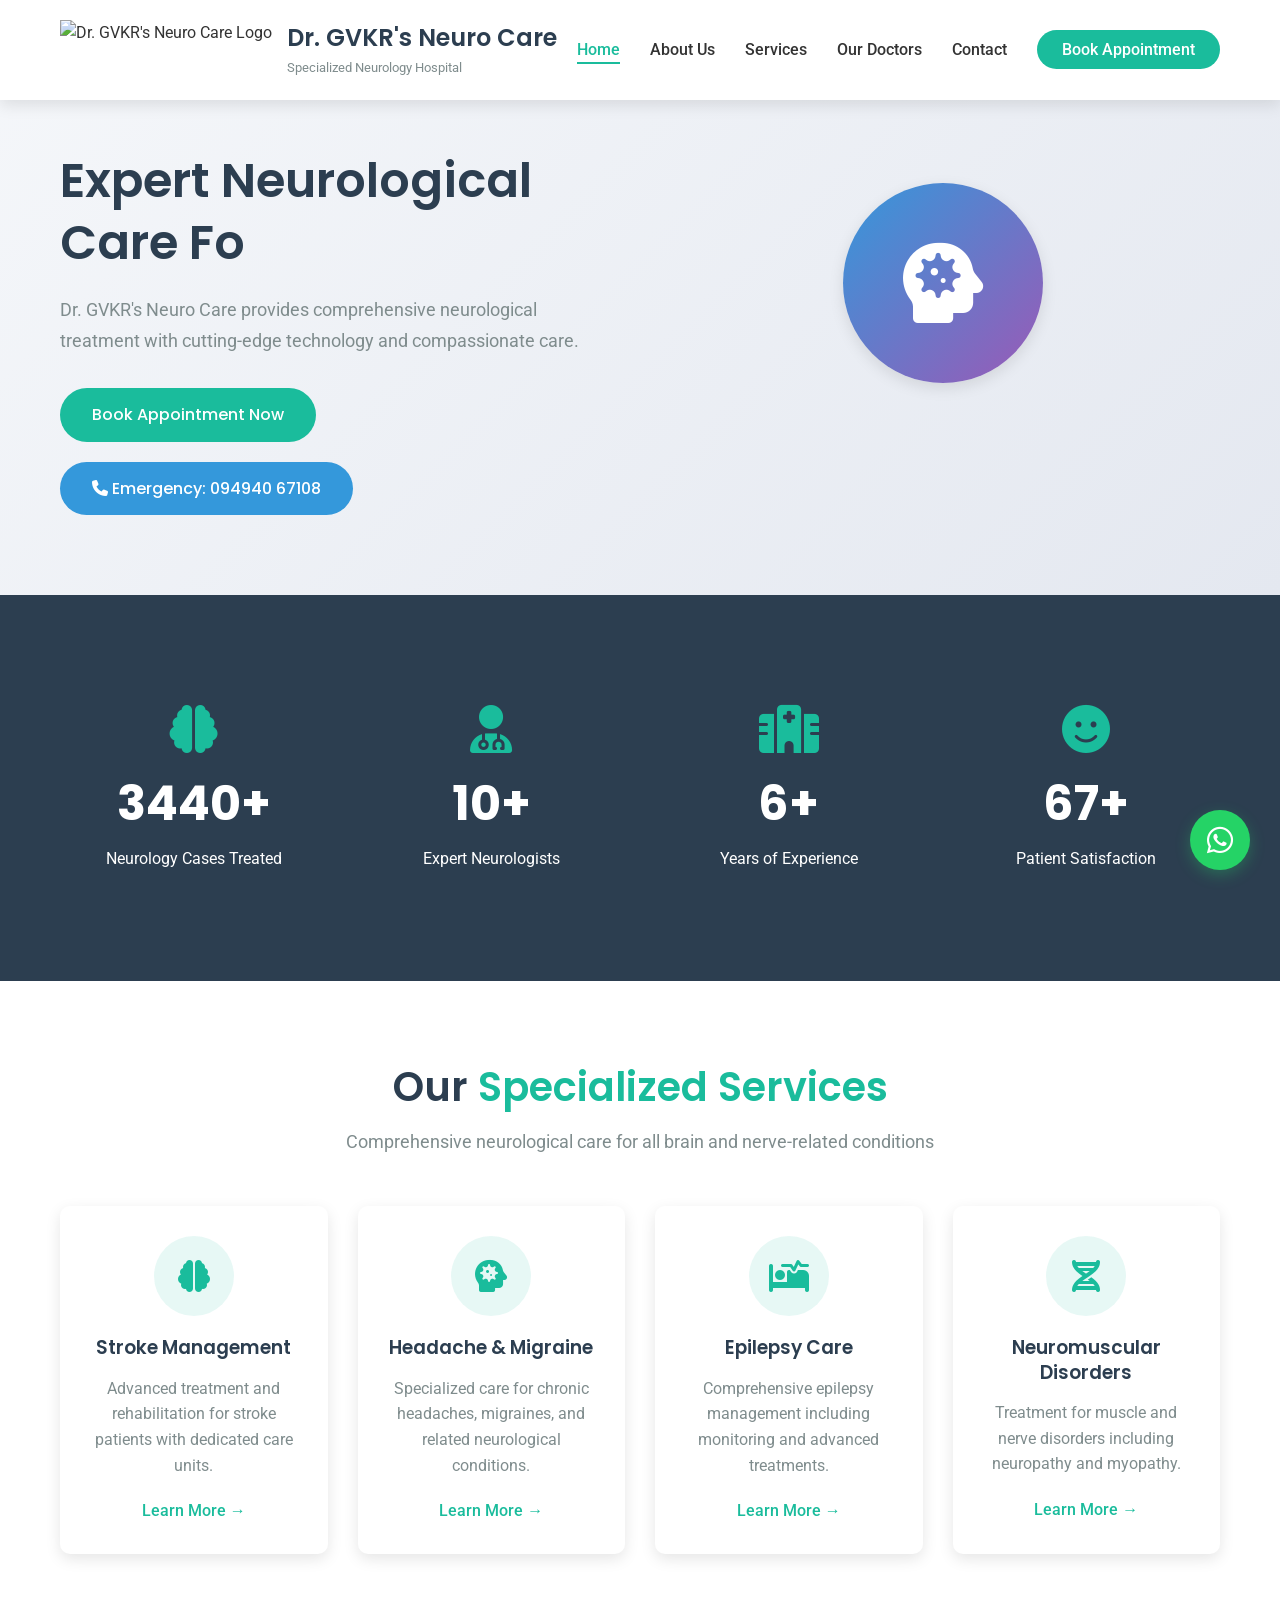
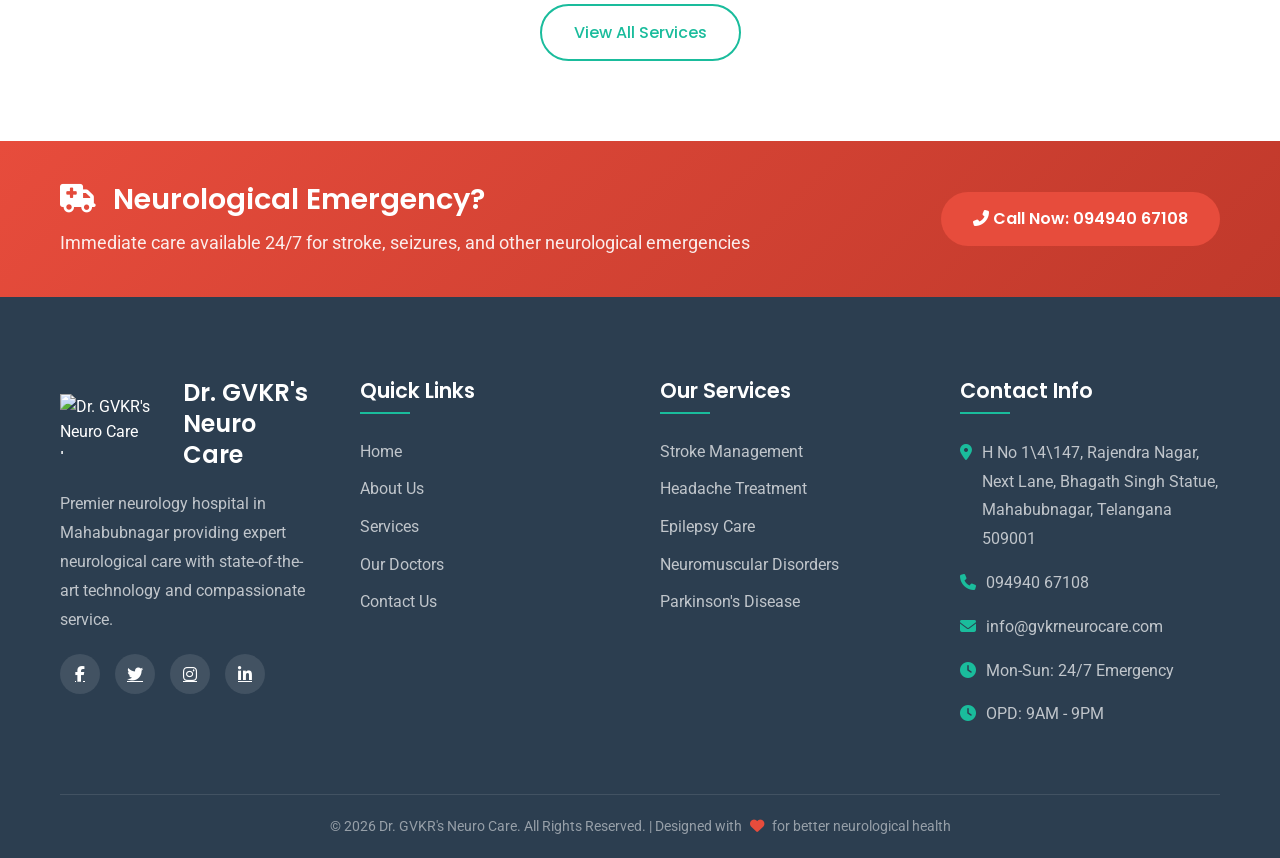
==== index.html @ 2d6673f3 "Add files via upload" ====
<!DOCTYPE html>
<html lang="en">
<head>
    <meta charset="UTF-8">
    <meta name="viewport" content="width=device-width, initial-scale=1.0">
    
    <!-- SEO META TAGS FOR HOME PAGE -->
    <title>Dr. GVKR's Neuro Care | Premier Neurology Hospital in Mahabubnagar</title>
    <meta name="description" content="Dr. GVKR's Neuro Care - Premier Neurology Hospital in Mahabubnagar, Telangana. Expert neurological care and treatment for brain and nerve disorders.">
    <meta name="keywords" content="neuro hospital, neurology, Dr GVKR, Mahabubnagar, Telangana, brain care, neurologist, stroke treatment, epilepsy, migraine, headache treatment">
    <meta name="author" content="Dr. GVKR's Neuro Care">
    
    <!-- Open Graph / Facebook -->
    <meta property="og:type" content="website">
    <meta property="og:url" content="https://www.gvkrneurocare.com/">
    <meta property="og:title" content="Dr. GVKR's Neuro Care | Premier Neurology Hospital in Mahabubnagar">
    <meta property="og:description" content="Expert neurological care in Mahabubnagar with advanced treatments and compassionate service.">
    <meta property="og:image" content="https://image2url.com/r2/default/images/1768673427917-c0f4e64e-9f88-4378-beea-47c9b34e2031.png">
    
    <!-- Twitter -->
    <meta property="twitter:card" content="summary_large_image">
    <meta property="twitter:url" content="https://www.gvkrneurocare.com/">
    <meta property="twitter:title" content="Dr. GVKR's Neuro Care | Premier Neurology Hospital in Mahabubnagar">
    <meta property="twitter:description" content="Expert neurological care in Mahabubnagar with advanced treatments and compassionate service.">
    <meta property="twitter:image" content="https://image2url.com/r2/default/images/1768673427917-c0f4e64e-9f88-4378-beea-47c9b34e2031.png">
    
    <!-- Schema.org JSON-LD -->
    <script type="application/ld+json">
    {
      "@context": "https://schema.org",
      "@type": "Hospital",
      "name": "Dr. GVKR's Neuro Care",
      "description": "Premier neurology hospital in Mahabubnagar providing expert neurological care for brain and nerve disorders",
      "url": "https://www.gvkrneurocare.com",
      "logo": "https://image2url.com/r2/default/images/1768673427917-c0f4e64e-9f88-4378-beea-47c9b34e2031.png",
      "address": {
        "@type": "PostalAddress",
        "streetAddress": "H No 1\4\147, Rajendra Nagar, Next Lane, Bhagath Singh Statue",
        "addressLocality": "Mahabubnagar",
        "addressRegion": "Telangana",
        "postalCode": "509001",
        "addressCountry": "IN"
      },
      "telephone": "+91-9494067108",
      "openingHours": "Mo-Su 09:00-21:00",
      "openingHoursSpecification": [
        {
          "@type": "OpeningHoursSpecification",
          "dayOfWeek": ["Monday", "Tuesday", "Wednesday", "Thursday", "Friday", "Saturday"],
          "opens": "09:00",
          "closes": "21:00"
        },
        {
          "@type": "OpeningHoursSpecification",
          "dayOfWeek": "Sunday",
          "opens": "09:00",
          "closes": "21:00"
        }
      ],
      "medicalSpecialty": "Neurology",
      "priceRange": "$$",
      "image": "https://image2url.com/r2/default/images/1768673427917-c0f4e64e-9f88-4378-beea-47c9b34e2031.png",
      "sameAs": [
        "https://www.facebook.com/gvkrneurocare",
        "https://www.twitter.com/gvkrneurocare",
        "https://www.instagram.com/gvkrneurocare"
      ]
    }
    </script>
    
    <link rel="stylesheet" href="css/style.css">
    <link rel="stylesheet" href="css/animations.css">
    <link rel="stylesheet" href="https://cdnjs.cloudflare.com/ajax/libs/font-awesome/6.4.0/css/all.min.css">
    <link rel="preconnect" href="https://fonts.googleapis.com">
    <link rel="preconnect" href="https://fonts.gstatic.com" crossorigin>
    <link href="https://fonts.googleapis.com/css2?family=Poppins:wght@300;400;500;600;700&family=Roboto:wght@300;400;500;700&display=swap" rel="stylesheet">
    <link rel="icon" type="image/x-icon" href="assets/favicon.ico">
</head>
<body>
    <header class="header">
        <div class="container">
            <nav class="navbar">
                <div class="logo-container">
                    <img src="https://image2url.com/r2/default/images/1768673427917-c0f4e64e-9f88-4378-beea-47c9b34e2031.png" alt="Dr. GVKR's Neuro Care Logo" class="logo">
                    <div class="logo-text">
                        <h1>Dr. GVKR's Neuro Care</h1>
                        <p>Specialized Neurology Hospital</p>
                    </div>
                </div>
                
                <div class="nav-menu" id="navMenu">
                    <ul class="nav-list">
                        <li><a href="index.html" class="nav-link active">Home</a></li>
                        <li><a href="about.html" class="nav-link">About Us</a></li>
                        <li><a href="services.html" class="nav-link">Services</a></li>
                        <li><a href="doctors.html" class="nav-link">Our Doctors</a></li>
                        <li><a href="contact.html" class="nav-link">Contact</a></li>
                        <li><a href="appointments.html" class="nav-link appointment-btn">Book Appointment</a></li>
                    </ul>
                </div>
                
                <div class="hamburger" id="hamburger">
                    <span></span>
                    <span></span>
                    <span></span>
                </div>
            </nav>
        </div>
    </header>

    <section class="hero">
        <div class="container">
            <div class="hero-content">
                <div class="hero-text">
                    <h2 class="hero-title">Expert Neurological Care <span class="highlight">For A Healthier Brain</span></h2>
                    <p class="hero-subtitle">Dr. GVKR's Neuro Care provides comprehensive neurological treatment with cutting-edge technology and compassionate care.</p>
                    <div class="hero-buttons">
                        <a href="appointments.html" class="btn-primary">Book Appointment Now</a>
                        <a href="tel:09494067108" class="btn-secondary">
                            <i class="fas fa-phone"></i> Emergency: 094940 67108
                        </a>
                    </div>
                </div>
                <div class="hero-image">
                    <div class="doctor-animation" id="doctorAnimation">
                        <div class="speech-bubble">
                            <p>Hello! How can I help you today?</p>
                        </div>
                        <div class="doctor-avatar">
                            <i class="fas fa-head-side-virus"></i>
                        </div>
                    </div>
                </div>
            </div>
        </div>
    </section>

    <section class="stats">
        <div class="container">
            <div class="stats-grid">
                <div class="stat-card">
                    <i class="fas fa-brain"></i>
                    <h3 class="stat-number" data-count="5000">0</h3>
                    <p>Neurology Cases Treated</p>
                </div>
                <div class="stat-card">
                    <i class="fas fa-user-md"></i>
                    <h3 class="stat-number" data-count="15">0</h3>
                    <p>Expert Neurologists</p>
                </div>
                <div class="stat-card">
                    <i class="fas fa-hospital"></i>
                    <h3 class="stat-number" data-count="10">0</h3>
                    <p>Years of Experience</p>
                </div>
                <div class="stat-card">
                    <i class="fas fa-smile"></i>
                    <h3 class="stat-number" data-count="98">0</h3>
                    <p>Patient Satisfaction</p>
                </div>
            </div>
        </div>
    </section>

    <section class="services-preview">
        <div class="container">
            <h2 class="section-title">Our <span class="highlight">Specialized Services</span></h2>
            <p class="section-subtitle">Comprehensive neurological care for all brain and nerve-related conditions</p>
            
            <div class="services-grid">
                <div class="service-card">
                    <div class="service-icon">
                        <i class="fas fa-brain"></i>
                    </div>
                    <h3>Stroke Management</h3>
                    <p>Advanced treatment and rehabilitation for stroke patients with dedicated care units.</p>
                    <a href="services.html#stroke" class="service-link">Learn More →</a>
                </div>
                
                <div class="service-card">
                    <div class="service-icon">
                        <i class="fas fa-head-side-virus"></i>
                    </div>
                    <h3>Headache & Migraine</h3>
                    <p>Specialized care for chronic headaches, migraines, and related neurological conditions.</p>
                    <a href="services.html#headache" class="service-link">Learn More →</a>
                </div>
                
                <div class="service-card">
                    <div class="service-icon">
                        <i class="fas fa-procedures"></i>
                    </div>
                    <h3>Epilepsy Care</h3>
                    <p>Comprehensive epilepsy management including monitoring and advanced treatments.</p>
                    <a href="services.html#epilepsy" class="service-link">Learn More →</a>
                </div>
                
                <div class="service-card">
                    <div class="service-icon">
                        <i class="fas fa-dna"></i>
                    </div>
                    <h3>Neuromuscular Disorders</h3>
                    <p>Treatment for muscle and nerve disorders including neuropathy and myopathy.</p>
                    <a href="services.html#neuromuscular" class="service-link">Learn More →</a>
                </div>
            </div>
            
            <div class="text-center">
                <a href="services.html" class="btn-outline">View All Services</a>
            </div>
        </div>
    </section>

    <section class="emergency-banner">
        <div class="container">
            <div class="emergency-content">
                <div class="emergency-text">
                    <h3><i class="fas fa-ambulance"></i> Neurological Emergency?</h3>
                    <p>Immediate care available 24/7 for stroke, seizures, and other neurological emergencies</p>
                </div>
                <div class="emergency-contact">
                    <a href="tel:09494067108" class="btn-emergency">
                        <i class="fas fa-phone-alt"></i> Call Now: 094940 67108
                    </a>
                </div>
            </div>
        </div>
    </section>

    <footer class="footer">
        <div class="container">
            <div class="footer-grid">
                <div class="footer-col">
                    <div class="footer-logo">
                        <img src="https://image2url.com/r2/default/images/1768673427917-c0f4e64e-9f88-4378-beea-47c9b34e2031.png" alt="Dr. GVKR's Neuro Care Logo" class="logo">
                        <h3>Dr. GVKR's Neuro Care</h3>
                    </div>
                    <p>Premier neurology hospital in Mahabubnagar providing expert neurological care with state-of-the-art technology and compassionate service.</p>
                    <div class="social-icons">
                        <a href="#"><i class="fab fa-facebook-f"></i></a>
                        <a href="#"><i class="fab fa-twitter"></i></a>
                        <a href="#"><i class="fab fa-instagram"></i></a>
                        <a href="#"><i class="fab fa-linkedin-in"></i></a>
                    </div>
                </div>
                
                <div class="footer-col">
                    <h4>Quick Links</h4>
                    <ul>
                        <li><a href="index.html">Home</a></li>
                        <li><a href="about.html">About Us</a></li>
                        <li><a href="services.html">Services</a></li>
                        <li><a href="doctors.html">Our Doctors</a></li>
                        <li><a href="contact.html">Contact Us</a></li>
                    </ul>
                </div>
                
                <div class="footer-col">
                    <h4>Our Services</h4>
                    <ul>
                        <li><a href="services.html#stroke">Stroke Management</a></li>
                        <li><a href="services.html#headache">Headache Treatment</a></li>
                        <li><a href="services.html#epilepsy">Epilepsy Care</a></li>
                        <li><a href="services.html#neuromuscular">Neuromuscular Disorders</a></li>
                        <li><a href="services.html#parkinson">Parkinson's Disease</a></li>
                    </ul>
                </div>
                
                <div class="footer-col">
                    <h4>Contact Info</h4>
                    <div class="contact-info">
                        <p><i class="fas fa-map-marker-alt"></i> H No 1\4\147, Rajendra Nagar, Next Lane, Bhagath Singh Statue, Mahabubnagar, Telangana 509001</p>
                        <p><i class="fas fa-phone"></i> 094940 67108</p>
                        <p><i class="fas fa-envelope"></i> info@gvkrneurocare.com</p>
                        <p><i class="fas fa-clock"></i> Mon-Sun: 24/7 Emergency</p>
                        <p><i class="fas fa-clock"></i> OPD: 9AM - 9PM</p>
                    </div>
                </div>
            </div>
            
            <div class="footer-bottom">
                <p>&copy; <span id="currentYear">2024</span> Dr. GVKR's Neuro Care. All Rights Reserved. | Designed with <i class="fas fa-heart"></i> for better neurological health</p>
            </div>
        </div>
    </footer>

    <a href="https://wa.me/919494067108?text=Hello%20Dr.%20GVKR's%20Neuro%20Care,%20I%20would%20like%20to%20book%20an%20appointment%20for%20neurological%20consultation." class="whatsapp-float" target="_blank">
        <i class="fab fa-whatsapp"></i>
        <span class="whatsapp-text">Book via WhatsApp</span>
    </a>

    <script src="js/script.js"></script>
    <script src="js/animations.js"></script>
</body>
</html>
---- css/style.css ----
/* CSS Reset and Base Styles */
* {
    margin: 0;
    padding: 0;
    box-sizing: border-box;
}

:root {
    --primary-color: #2c3e50;
    --secondary-color: #3498db;
    --accent-color: #9b59b6;
    --highlight-color: #1abc9c;
    --light-color: #ecf0f1;
    --dark-color: #2c3e50;
    --text-color: #333;
    --text-light: #7f8c8d;
    --white: #ffffff;
    --shadow: 0 5px 15px rgba(0, 0, 0, 0.1);
    --transition: all 0.3s ease;
}

html {
    scroll-behavior: smooth;
}

body {
    font-family: 'Roboto', sans-serif;
    line-height: 1.6;
    color: var(--text-color);
    background-color: var(--white);
    overflow-x: hidden;
}

h1, h2, h3, h4, h5, h6 {
    font-family: 'Poppins', sans-serif;
    font-weight: 600;
    line-height: 1.3;
    margin-bottom: 1rem;
}

.container {
    width: 100%;
    max-width: 1200px;
    margin: 0 auto;
    padding: 0 20px;
}

section {
    padding: 80px 0;
}

.highlight {
    color: var(--highlight-color);
}

.text-center {
    text-align: center;
}

/* Button Styles */
.btn-primary, .btn-secondary, .btn-outline, .btn-emergency {
    display: inline-block;
    padding: 14px 32px;
    border-radius: 50px;
    text-decoration: none;
    font-weight: 500;
    font-size: 1rem;
    transition: var(--transition);
    cursor: pointer;
    border: none;
    font-family: 'Poppins', sans-serif;
}

.btn-primary {
    background-color: var(--highlight-color);
    color: var(--white);
}

.btn-primary:hover {
    background-color: #16a085;
    transform: translateY(-3px);
    box-shadow: var(--shadow);
}

.btn-secondary {
    background-color: var(--secondary-color);
    color: var(--white);
}

.btn-secondary:hover {
    background-color: #2980b9;
    transform: translateY(-3px);
    box-shadow: var(--shadow);
}

.btn-outline {
    background-color: transparent;
    color: var(--highlight-color);
    border: 2px solid var(--highlight-color);
}

.btn-outline:hover {
    background-color: var(--highlight-color);
    color: var(--white);
    transform: translateY(-3px);
    box-shadow: var(--shadow);
}

.btn-emergency {
    background-color: #e74c3c;
    color: var(--white);
    font-weight: 600;
}

.btn-emergency:hover {
    background-color: #c0392b;
    transform: translateY(-3px);
    box-shadow: 0 5px 15px rgba(231, 76, 60, 0.3);
}

/* Header & Navigation */
.header {
    background-color: var(--white);
    box-shadow: var(--shadow);
    position: fixed;
    width: 100%;
    top: 0;
    z-index: 1000;
}

.navbar {
    display: flex;
    justify-content: space-between;
    align-items: center;
    padding: 20px 0;
}

.logo-container {
    display: flex;
    align-items: center;
    gap: 15px;
}

.logo {
    height: 60px;
    width: auto;
}

.logo-text h1 {
    font-size: 1.5rem;
    margin-bottom: 5px;
    color: var(--primary-color);
}

.logo-text p {
    font-size: 0.8rem;
    color: var(--text-light);
}

.nav-menu {
    display: flex;
}

.nav-list {
    display: flex;
    list-style: none;
    gap: 30px;
    align-items: center;
}

.nav-link {
    text-decoration: none;
    color: var(--text-color);
    font-weight: 500;
    transition: var(--transition);
    padding: 5px 0;
    position: relative;
}

.nav-link:hover, .nav-link.active {
    color: var(--highlight-color);
}

.nav-link.active::after {
    content: '';
    position: absolute;
    bottom: 0;
    left: 0;
    width: 100%;
    height: 2px;
    background-color: var(--highlight-color);
}

.appointment-btn {
    background-color: var(--highlight-color);
    color: var(--white);
    padding: 10px 25px;
    border-radius: 50px;
}

.appointment-btn:hover {
    background-color: #16a085;
    color: var(--white);
}

.hamburger {
    display: none;
    flex-direction: column;
    cursor: pointer;
    gap: 5px;
}

.hamburger span {
    width: 25px;
    height: 3px;
    background-color: var(--primary-color);
    transition: var(--transition);
}

/* Hero Section */
.hero {
    padding-top: 150px;
    background: linear-gradient(135deg, #f5f7fa 0%, #e4e8f0 100%);
    position: relative;
    overflow: hidden;
}

.hero-content {
    display: grid;
    grid-template-columns: 1fr 1fr;
    gap: 50px;
    align-items: center;
}

.hero-title {
    font-size: 3rem;
    margin-bottom: 20px;
    color: var(--primary-color);
}

.hero-subtitle {
    font-size: 1.1rem;
    color: var(--text-light);
    margin-bottom: 30px;
    line-height: 1.8;
}

.hero-buttons {
    display: flex;
    gap: 20px;
    flex-wrap: wrap;
}

.hero-image {
    display: flex;
    justify-content: center;
    align-items: center;
}

.doctor-animation {
    position: relative;
    width: 300px;
    height: 300px;
}

.doctor-avatar {
    width: 200px;
    height: 200px;
    background: linear-gradient(135deg, var(--secondary-color), var(--accent-color));
    border-radius: 50%;
    display: flex;
    justify-content: center;
    align-items: center;
    font-size: 80px;
    color: var(--white);
    margin: 0 auto;
    box-shadow: var(--shadow);
}

.speech-bubble {
    position: absolute;
    top: 0;
    right: 0;
    background-color: var(--white);
    padding: 15px 20px;
    border-radius: 20px;
    box-shadow: var(--shadow);
    max-width: 250px;
    animation: float 3s ease-in-out infinite;
}

.speech-bubble::after {
    content: '';
    position: absolute;
    bottom: -10px;
    left: 50px;
    border-width: 10px 10px 0;
    border-style: solid;
    border-color: var(--white) transparent transparent;
}

.speech-bubble p {
    margin: 0;
    font-weight: 500;
    color: var(--primary-color);
}

/* Stats Section */
.stats {
    background-color: var(--primary-color);
    color: var(--white);
}

.stats-grid {
    display: grid;
    grid-template-columns: repeat(4, 1fr);
    gap: 30px;
}

.stat-card {
    text-align: center;
    padding: 30px 20px;
}

.stat-card i {
    font-size: 3rem;
    margin-bottom: 20px;
    color: var(--highlight-color);
}

.stat-number {
    font-size: 3rem;
    font-weight: 700;
    margin-bottom: 10px;
}

/* Services Preview */
.section-title {
    font-size: 2.5rem;
    text-align: center;
    margin-bottom: 15px;
    color: var(--primary-color);
}

.section-subtitle {
    text-align: center;
    color: var(--text-light);
    margin-bottom: 50px;
    font-size: 1.1rem;
    max-width: 700px;
    margin-left: auto;
    margin-right: auto;
}

.services-grid {
    display: grid;
    grid-template-columns: repeat(auto-fit, minmax(250px, 1fr));
    gap: 30px;
    margin-bottom: 50px;
}

.service-card {
    background-color: var(--white);
    border-radius: 10px;
    padding: 30px;
    box-shadow: var(--shadow);
    transition: var(--transition);
    text-align: center;
}

.service-card:hover {
    transform: translateY(-10px);
    box-shadow: 0 15px 30px rgba(0, 0, 0, 0.15);
}

.service-icon {
    width: 80px;
    height: 80px;
    background-color: rgba(26, 188, 156, 0.1);
    border-radius: 50%;
    display: flex;
    justify-content: center;
    align-items: center;
    margin: 0 auto 20px;
}

.service-icon i {
    font-size: 2rem;
    color: var(--highlight-color);
}

.service-card h3 {
    margin-bottom: 15px;
    color: var(--primary-color);
}

.service-card p {
    color: var(--text-light);
    margin-bottom: 20px;
}

.service-link {
    color: var(--highlight-color);
    text-decoration: none;
    font-weight: 500;
    transition: var(--transition);
}

.service-link:hover {
    color: var(--primary-color);
}

/* Emergency Banner */
.emergency-banner {
    background: linear-gradient(135deg, #e74c3c, #c0392b);
    color: var(--white);
    padding: 40px 0;
}

.emergency-content {
    display: flex;
    justify-content: space-between;
    align-items: center;
    flex-wrap: wrap;
    gap: 20px;
}

.emergency-text h3 {
    font-size: 1.8rem;
    margin-bottom: 10px;
}

.emergency-text h3 i {
    margin-right: 10px;
}

.emergency-text p {
    font-size: 1.1rem;
    opacity: 0.9;
}

/* Footer */
.footer {
    background-color: var(--primary-color);
    color: var(--white);
    padding-top: 80px;
}

.footer-grid {
    display: grid;
    grid-template-columns: repeat(auto-fit, minmax(250px, 1fr));
    gap: 40px;
    margin-bottom: 50px;
}

.footer-col h4 {
    font-size: 1.3rem;
    margin-bottom: 25px;
    position: relative;
    padding-bottom: 10px;
}

.footer-col h4::after {
    content: '';
    position: absolute;
    bottom: 0;
    left: 0;
    width: 50px;
    height: 2px;
    background-color: var(--highlight-color);
}

.footer-logo {
    display: flex;
    align-items: center;
    gap: 15px;
    margin-bottom: 20px;
}

.footer-logo h3 {
    font-size: 1.5rem;
    margin-bottom: 0;
}

.footer-col p {
    color: rgba(255, 255, 255, 0.7);
    margin-bottom: 20px;
    line-height: 1.8;
}

.footer-col ul {
    list-style: none;
}

.footer-col ul li {
    margin-bottom: 12px;
}

.footer-col ul li a {
    color: rgba(255, 255, 255, 0.7);
    text-decoration: none;
    transition: var(--transition);
}

.footer-col ul li a:hover {
    color: var(--highlight-color);
    padding-left: 5px;
}

.contact-info p {
    display: flex;
    align-items: flex-start;
    margin-bottom: 15px;
}

.contact-info i {
    margin-right: 10px;
    color: var(--highlight-color);
    margin-top: 5px;
}

.social-icons {
    display: flex;
    gap: 15px;
    margin-top: 20px;
}

.social-icons a {
    display: inline-flex;
    align-items: center;
    justify-content: center;
    width: 40px;
    height: 40px;
    background-color: rgba(255, 255, 255, 0.1);
    border-radius: 50%;
    color: var(--white);
    transition: var(--transition);
}

.social-icons a:hover {
    background-color: var(--highlight-color);
    transform: translateY(-5px);
}

.footer-bottom {
    border-top: 1px solid rgba(255, 255, 255, 0.1);
    padding: 20px 0;
    text-align: center;
    color: rgba(255, 255, 255, 0.5);
    font-size: 0.9rem;
}

.footer-bottom i {
    color: #e74c3c;
    margin: 0 5px;
}

/* WhatsApp Floating Button */
.whatsapp-float {
    position: fixed;
    bottom: 30px;
    right: 30px;
    background-color: #25D366;
    color: var(--white);
    width: 60px;
    height: 60px;
    border-radius: 50%;
    text-align: center;
    font-size: 30px;
    box-shadow: 0 5px 15px rgba(37, 211, 102, 0.3);
    z-index: 100;
    display: flex;
    justify-content: center;
    align-items: center;
    text-decoration: none;
    transition: var(--transition);
}

.whatsapp-float:hover {
    background-color: #128C7E;
    transform: scale(1.1);
    color: var(--white);
}

.whatsapp-text {
    position: absolute;
    right: 70px;
    background-color: #25D366;
    padding: 8px 15px;
    border-radius: 30px;
    font-size: 14px;
    white-space: nowrap;
    opacity: 0;
    transition: var(--transition);
    pointer-events: none;
}

.whatsapp-float:hover .whatsapp-text {
    opacity: 1;
    right: 80px;
}

/* Responsive Design */
@media (max-width: 992px) {
    .hero-content {
        grid-template-columns: 1fr;
        text-align: center;
    }
    
    .hero-title {
        font-size: 2.5rem;
    }
    
    .hero-buttons {
        justify-content: center;
    }
    
    .stats-grid {
        grid-template-columns: repeat(2, 1fr);
    }
}

@media (max-width: 768px) {
    .nav-menu {
        position: fixed;
        top: 100px;
        left: -100%;
        width: 100%;
        background-color: var(--white);
        flex-direction: column;
        text-align: center;
        transition: var(--transition);
        box-shadow: var(--shadow);
        padding: 20px 0;
        z-index: 999;
    }
    
    .nav-menu.active {
        left: 0;
    }
    
    .nav-list {
        flex-direction: column;
        gap: 20px;
    }
    
    .hamburger {
        display: flex;
    }
    
    .hamburger.active span:nth-child(1) {
        transform: rotate(45deg) translate(8px, 8px);
    }
    
    .hamburger.active span:nth-child(2) {
        opacity: 0;
    }
    
    .hamburger.active span:nth-child(3) {
        transform: rotate(-45deg) translate(7px, -6px);
    }
    
    .emergency-content {
        flex-direction: column;
        text-align: center;
    }
    
    .hero {
        padding-top: 130px;
    }
    
    .section-title {
        font-size: 2rem;
    }
}

@media (max-width: 576px) {
    .stats-grid {
        grid-template-columns: 1fr;
    }
    
    .hero-title {
        font-size: 2rem;
    }
    
    .hero-buttons {
        flex-direction: column;
        align-items: center;
    }
    
    .btn-primary, .btn-secondary {
        width: 100%;
        text-align: center;
    }
    
    .whatsapp-float {
        width: 50px;
        height: 50px;
        font-size: 24px;
        bottom: 20px;
        right: 20px;
    }
}
/* Page Hero Styles */
.page-hero {
    padding: 150px 0 80px;
    background: linear-gradient(135deg, var(--primary-color), #34495e);
    color: var(--white);
    text-align: center;
}

.page-title {
    font-size: 3rem;
    margin-bottom: 15px;
    color: var(--white);
}

.page-subtitle {
    font-size: 1.2rem;
    opacity: 0.9;
    max-width: 700px;
    margin: 0 auto;
}

/* About Page Styles */
.about-grid {
    display: grid;
    grid-template-columns: 1fr 1fr;
    gap: 50px;
    align-items: center;
    margin-bottom: 80px;
}

.about-image {
    position: relative;
}

.neuro-pattern {
    width: 100%;
    height: 400px;
    background: linear-gradient(135deg, rgba(26, 188, 156, 0.1), rgba(52, 152, 219, 0.1));
    border-radius: 10px;
    position: relative;
    overflow: hidden;
}

.stats-overlay {
    position: absolute;
    bottom: 0;
    left: 0;
    right: 0;
    background: rgba(255, 255, 255, 0.9);
    padding: 30px;
    display: flex;
    justify-content: space-around;
    border-radius: 0 0 10px 10px;
}

.stat-item {
    text-align: center;
}

.stat-item h4 {
    font-size: 2rem;
    color: var(--highlight-color);
    margin-bottom: 5px;
}

.values-grid {
    display: grid;
    grid-template-columns: repeat(auto-fit, minmax(250px, 1fr));
    gap: 30px;
    margin-top: 50px;
}

.value-card {
    background-color: var(--white);
    border-radius: 10px;
    padding: 30px;
    box-shadow: var(--shadow);
    text-align: center;
    transition: var(--transition);
}

.value-card:hover {
    transform: translateY(-10px);
}

.value-icon {
    width: 70px;
    height: 70px;
    background-color: rgba(26, 188, 156, 0.1);
    border-radius: 50%;
    display: flex;
    justify-content: center;
    align-items: center;
    margin: 0 auto 20px;
}

.value-icon i {
    font-size: 1.8rem;
    color: var(--highlight-color);
}

/* Appointment Page Styles */
.appointment-container {
    display: grid;
    grid-template-columns: 1fr 1fr;
    gap: 50px;
    margin-bottom: 60px;
}

.benefits-list {
    margin: 30px 0;
}

.benefit-item {
    display: flex;
    gap: 15px;
    margin-bottom: 20px;
    align-items: flex-start;
}

.benefit-item i {
    color: var(--highlight-color);
    font-size: 1.2rem;
    margin-top: 3px;
}

.emergency-box {
    background-color: #ffeaea;
    border-left: 4px solid #e74c3c;
    padding: 20px;
    border-radius: 5px;
    margin-top: 30px;
}

.emergency-box h3 {
    color: #e74c3c;
    margin-bottom: 10px;
}

.appointment-form {
    background-color: var(--white);
    padding: 40px;
    border-radius: 10px;
    box-shadow: var(--shadow);
}

.form-group {
    margin-bottom: 20px;
}

.form-group label {
    display: block;
    margin-bottom: 8px;
    font-weight: 500;
    color: var(--primary-color);
}

.form-group input,
.form-group select,
.form-group textarea {
    width: 100%;
    padding: 12px 15px;
    border: 1px solid #ddd;
    border-radius: 5px;
    font-family: 'Roboto', sans-serif;
    font-size: 1rem;
    transition: var(--transition);
}

.form-group input:focus,
.form-group select:focus,
.form-group textarea:focus {
    outline: none;
    border-color: var(--highlight-color);
    box-shadow: 0 0 0 3px rgba(26, 188, 156, 0.1);
}

.form-row {
    display: grid;
    grid-template-columns: 1fr 1fr;
    gap: 20px;
}

.checkbox-group {
    display: flex;
    align-items: center;
    gap: 10px;
}

.checkbox-group input {
    width: auto;
}

.btn-block {
    width: 100%;
    text-align: center;
}

.form-note {
    font-size: 0.9rem;
    color: var(--text-light);
    margin-top: 20px;
    text-align: center;
}

.form-note a {
    color: var(--highlight-color);
}

.whatsapp-booking {
    background-color: #25D366;
    color: var(--white);
    padding: 40px;
    border-radius: 10px;
    margin-bottom: 60px;
}

.whatsapp-content {
    display: flex;
    align-items: center;
    justify-content: space-between;
    flex-wrap: wrap;
    gap: 20px;
}

.whatsapp-icon {
    font-size: 4rem;
}

.whatsapp-text {
    flex: 1;
    min-width: 300px;
}

.whatsapp-text h3 {
    font-size: 1.8rem;
    margin-bottom: 10px;
}

.btn-whatsapp {
    background-color: var(--white);
    color: #25D366;
    padding: 12px 25px;
    border-radius: 50px;
    text-decoration: none;
    font-weight: 600;
    display: inline-flex;
    align-items: center;
    gap: 10px;
    transition: var(--transition);
}

.btn-whatsapp:hover {
    background-color: #f5f5f5;
    transform: translateY(-3px);
    color: #128C7E;
}

.whatsapp-note {
    font-size: 0.9rem;
    margin-top: 10px;
    opacity: 0.9;
}

.appointment-tips {
    margin-top: 80px;
}

.tips-grid {
    display: grid;
    grid-template-columns: repeat(auto-fit, minmax(250px, 1fr));
    gap: 30px;
    margin-top: 40px;
}

.tip-card {
    background-color: var(--white);
    padding: 30px;
    border-radius: 10px;
    box-shadow: var(--shadow);
    text-align: center;
    transition: var(--transition);
}

.tip-card:hover {
    transform: translateY(-5px);
}

.tip-card i {
    font-size: 2.5rem;
    color: var(--highlight-color);
    margin-bottom: 20px;
}

/* CTA Section */
.cta-section {
    background-color: var(--primary-color);
    color: var(--white);
    text-align: center;
    padding: 80px 0;
}

.cta-content h2 {
    font-size: 2.5rem;
    margin-bottom: 15px;
    color: var(--white);
}

.cta-content p {
    font-size: 1.2rem;
    opacity: 0.9;
    margin-bottom: 30px;
    max-width: 700px;
    margin-left: auto;
    margin-right: auto;
}

.cta-buttons {
    display: flex;
    gap: 20px;
    justify-content: center;
    flex-wrap: wrap;
}

/* Responsive Adjustments */
@media (max-width: 992px) {
    .about-grid,
    .appointment-container {
        grid-template-columns: 1fr;
    }
    
    .form-row {
        grid-template-columns: 1fr;
    }
    
    .whatsapp-content {
        flex-direction: column;
        text-align: center;
    }
}

@media (max-width: 768px) {
    .page-title {
        font-size: 2.2rem;
    }
    
    .appointment-form {
        padding: 25px;
    }
}
---- css/animations.css ----
/* Animations */
@keyframes float {
    0%, 100% {
        transform: translateY(0);
    }
    50% {
        transform: translateY(-10px);
    }
}

@keyframes fadeIn {
    from {
        opacity: 0;
        transform: translateY(20px);
    }
    to {
        opacity: 1;
        transform: translateY(0);
    }
}

@keyframes pulse {
    0%, 100% {
        transform: scale(1);
    }
    50% {
        transform: scale(1.05);
    }
}

@keyframes slideInLeft {
    from {
        opacity: 0;
        transform: translateX(-50px);
    }
    to {
        opacity: 1;
        transform: translateX(0);
    }
}

@keyframes slideInRight {
    from {
        opacity: 0;
        transform: translateX(50px);
    }
    to {
        opacity: 1;
        transform: translateX(0);
    }
}

@keyframes doctorTalk {
    0%, 100% {
        transform: scale(1) rotate(0deg);
    }
    25% {
        transform: scale(1.05) rotate(2deg);
    }
    75% {
        transform: scale(1.05) rotate(-2deg);
    }
}

/* Animation Classes */
.fade-in {
    animation: fadeIn 1s ease-out;
}

.slide-in-left {
    animation: slideInLeft 1s ease-out;
}

.slide-in-right {
    animation: slideInRight 1s ease-out;
}

.pulse {
    animation: pulse 2s infinite;
}

.doctor-talk {
    animation: doctorTalk 3s infinite;
}

/* Staggered Animation Delays */
.delay-1 {
    animation-delay: 0.2s;
}

.delay-2 {
    animation-delay: 0.4s;
}

.delay-3 {
    animation-delay: 0.6s;
}

.delay-4 {
    animation-delay: 0.8s;
}

/* Page Load Animations */
.page-load {
    opacity: 0;
    transform: translateY(20px);
    transition: opacity 0.8s ease, transform 0.8s ease;
}

.page-load.show {
    opacity: 1;
    transform: translateY(0);
}

/* Scroll Animation */
.scroll-reveal {
    opacity: 0;
    transform: translateY(30px);
    transition: all 0.8s ease;
}

.scroll-reveal.revealed {
    opacity: 1;
    transform: translateY(0);
}

/* Special Animation for Doctor */
.doctor-avatar {
    animation: doctorTalk 5s infinite;
}

.speech-bubble {
    animation: float 4s ease-in-out infinite;
}

/* Loading Animation */
.loading-spinner {
    display: inline-block;
    width: 50px;
    height: 50px;
    border: 5px solid rgba(26, 188, 156, 0.3);
    border-radius: 50%;
    border-top-color: var(--highlight-color);
    animation: spin 1s linear infinite;
}

@keyframes spin {
    to {
        transform: rotate(360deg);
    }
}

/* Heartbeat Animation for Emergency */
.heartbeat {
    animation: heartbeat 1.5s ease infinite;
}

@keyframes heartbeat {
    0%, 100% {
        transform: scale(1);
    }
    50% {
        transform: scale(1.1);
    }
}

/* Button Hover Effects */
.btn-hover-effect {
    position: relative;
    overflow: hidden;
    z-index: 1;
}

.btn-hover-effect::after {
    content: '';
    position: absolute;
    top: 0;
    left: -100%;
    width: 100%;
    height: 100%;
    background: linear-gradient(90deg, transparent, rgba(255, 255, 255, 0.2), transparent);
    transition: left 0.7s;
    z-index: -1;
}

.btn-hover-effect:hover::after {
    left: 100%;
}
/* Additional CSS for Medical Icons */

/* Floating Medical Icons */
.floating-medical-icons {
    pointer-events: none;
}

.floating-medical-icon {
    will-change: transform, opacity;
}

.floating-medical-icon i {
    transition: all 0.3s ease;
}

/* Color variations for different medical icons */
.floating-medical-icon .fa-user-md { 
    color: #2c3e50; 
    text-shadow: 0 2px 4px rgba(44, 62, 80, 0.2);
}

.floating-medical-icon .fa-stethoscope { 
    color: #3498db; 
    text-shadow: 0 2px 4px rgba(52, 152, 219, 0.2);
}

.floating-medical-icon .fa-heartbeat { 
    color: #e74c3c; 
    text-shadow: 0 2px 4px rgba(231, 76, 60, 0.2);
}

.floating-medical-icon .fa-brain { 
    color: #9b59b6; 
    text-shadow: 0 2px 4px rgba(155, 89, 182, 0.2);
}

.floating-medical-icon .fa-hospital { 
    color: #1abc9c; 
    text-shadow: 0 2px 4px rgba(26, 188, 156, 0.2);
}

.floating-medical-icon .fa-clinic-medical { 
    color: #16a085; 
    text-shadow: 0 2px 4px rgba(22, 160, 133, 0.2);
}

.floating-medical-icon .fa-ambulance { 
    color: #e67e22; 
    text-shadow: 0 2px 4px rgba(230, 126, 34, 0.2);
}

.floating-medical-icon .fa-prescription { 
    color: #8e44ad; 
    text-shadow: 0 2px 4px rgba(142, 68, 173, 0.2);
}

.floating-medical-icon .fa-pills { 
    color: #27ae60; 
    text-shadow: 0 2px 4px rgba(39, 174, 96, 0.2);
}

.floating-medical-icon .fa-syringe { 
    color: #2980b9; 
    text-shadow: 0 2px 4px rgba(41, 128, 185, 0.2);
}

.floating-medical-icon .fa-medkit { 
    color: #d35400; 
    text-shadow: 0 2px 4px rgba(211, 84, 0, 0.2);
}

.floating-medical-icon .fa-procedures { 
    color: #c0392b; 
    text-shadow: 0 2px 4px rgba(192, 57, 43, 0.2);
}

.floating-medical-icon .fa-microscope { 
    color: #7f8c8d; 
    text-shadow: 0 2px 4px rgba(127, 140, 141, 0.2);
}

.floating-medical-icon .fa-dna { 
    color: #2c3e50; 
    text-shadow: 0 2px 4px rgba(44, 62, 80, 0.2);
}

.floating-medical-icon .fa-wheelchair { 
    color: #34495e; 
    text-shadow: 0 2px 4px rgba(52, 73, 94, 0.2);
}

/* Hover effects for floating medical icons */
.floating-medical-icon:hover {
    z-index: 10 !important;
}

.floating-medical-icon:hover i {
    transform: scale(1.5);
    opacity: 1 !important;
    filter: drop-shadow(0 4px 8px rgba(0,0,0,0.3));
}

/* Diagnostic Services Icons */
.diagnostic-icon {
    transition: all 0.3s ease;
}

.diagnostic-card:hover .diagnostic-icon {
    transform: scale(1.2) rotate(5deg);
    color: var(--highlight-color);
}

.diagnostic-icon .fa-brain {
    color: #9b59b6;
}

.diagnostic-icon .fa-stethoscope {
    color: #3498db;
}

.diagnostic-icon .fa-syringe {
    color: #e74c3c;
}
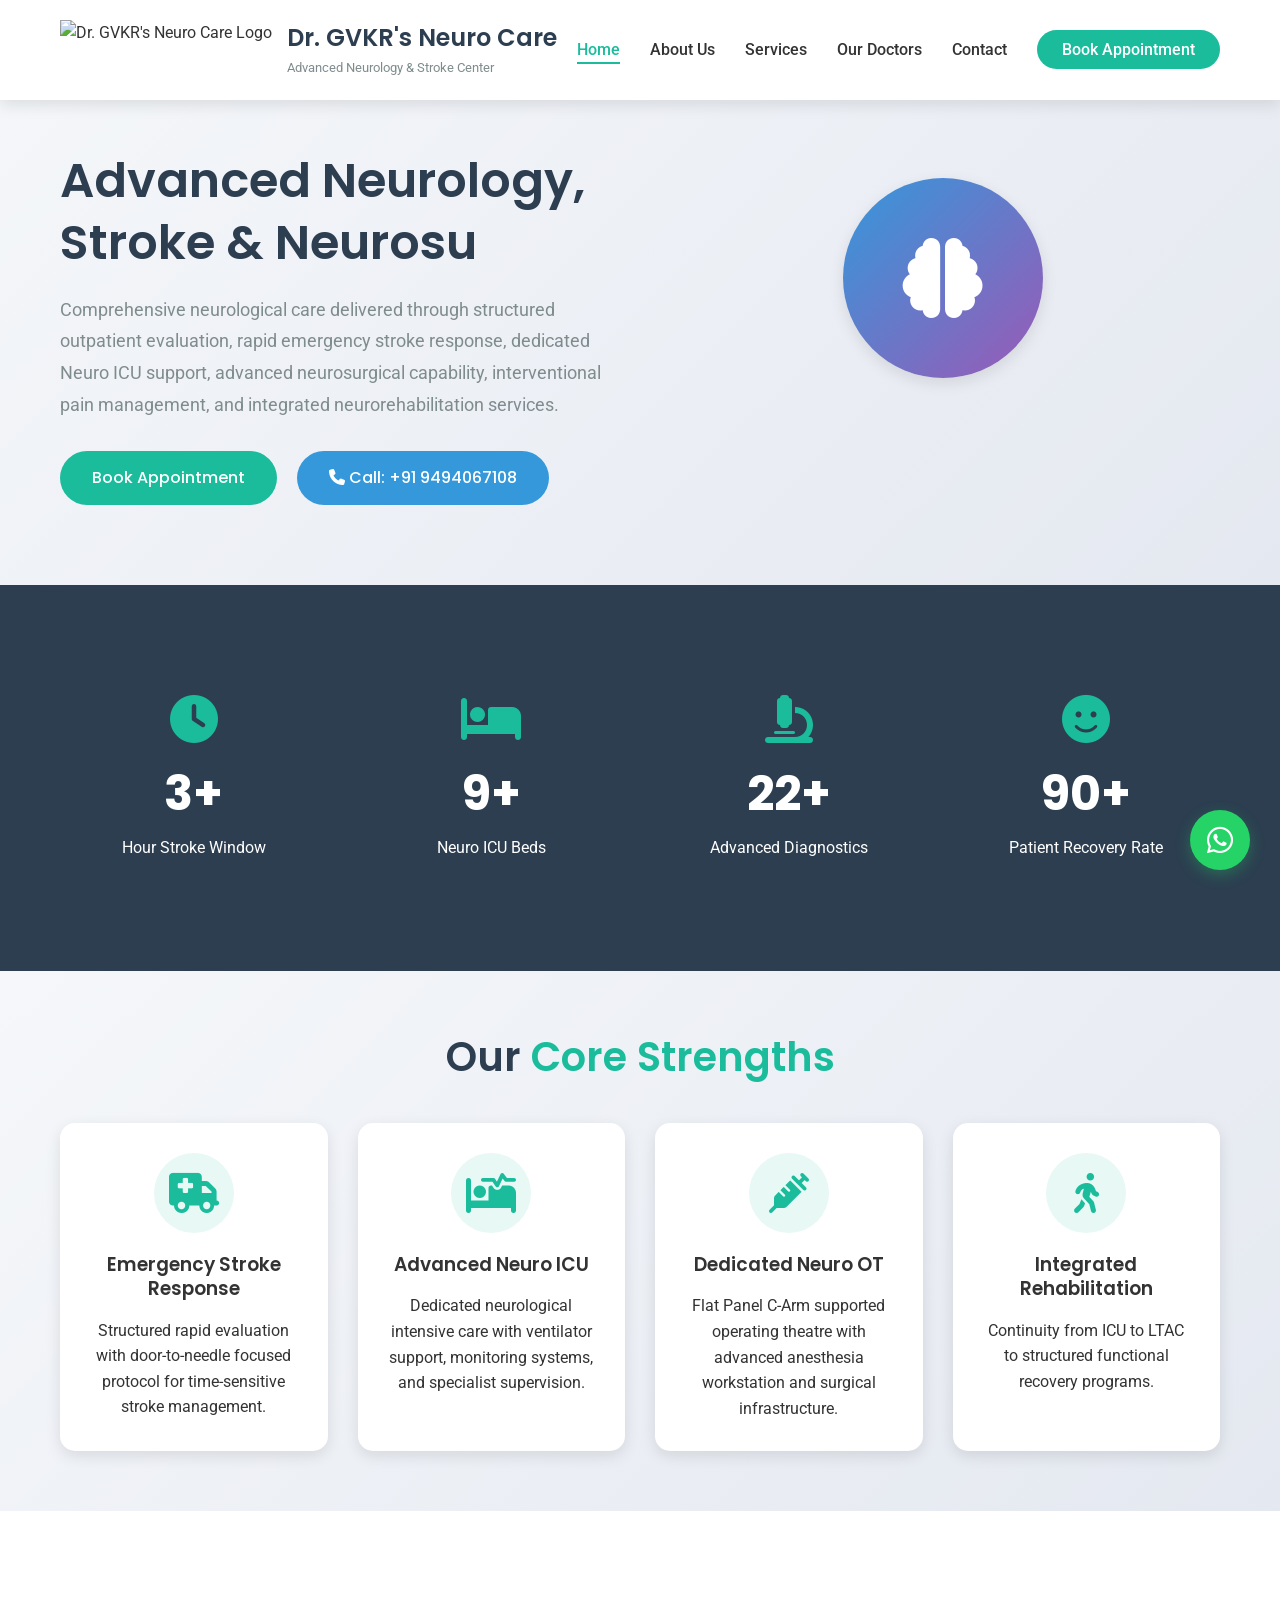
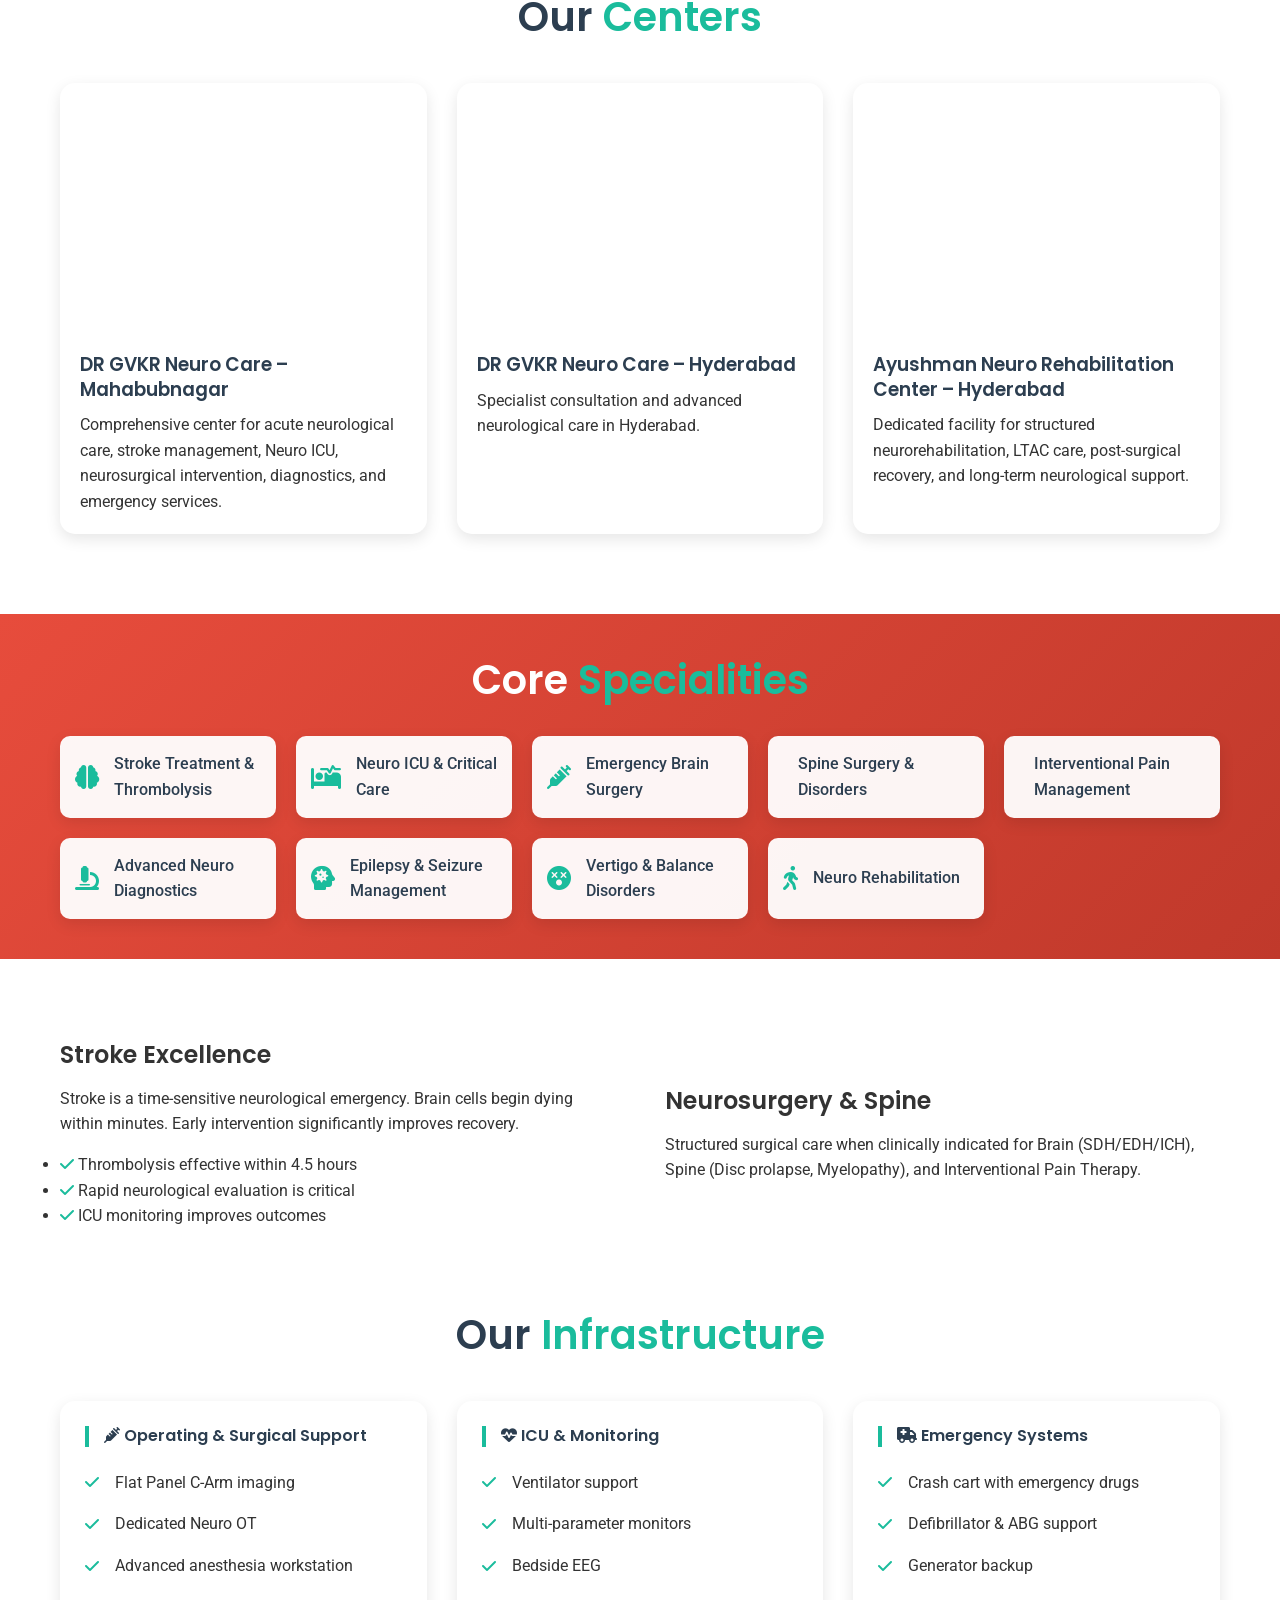
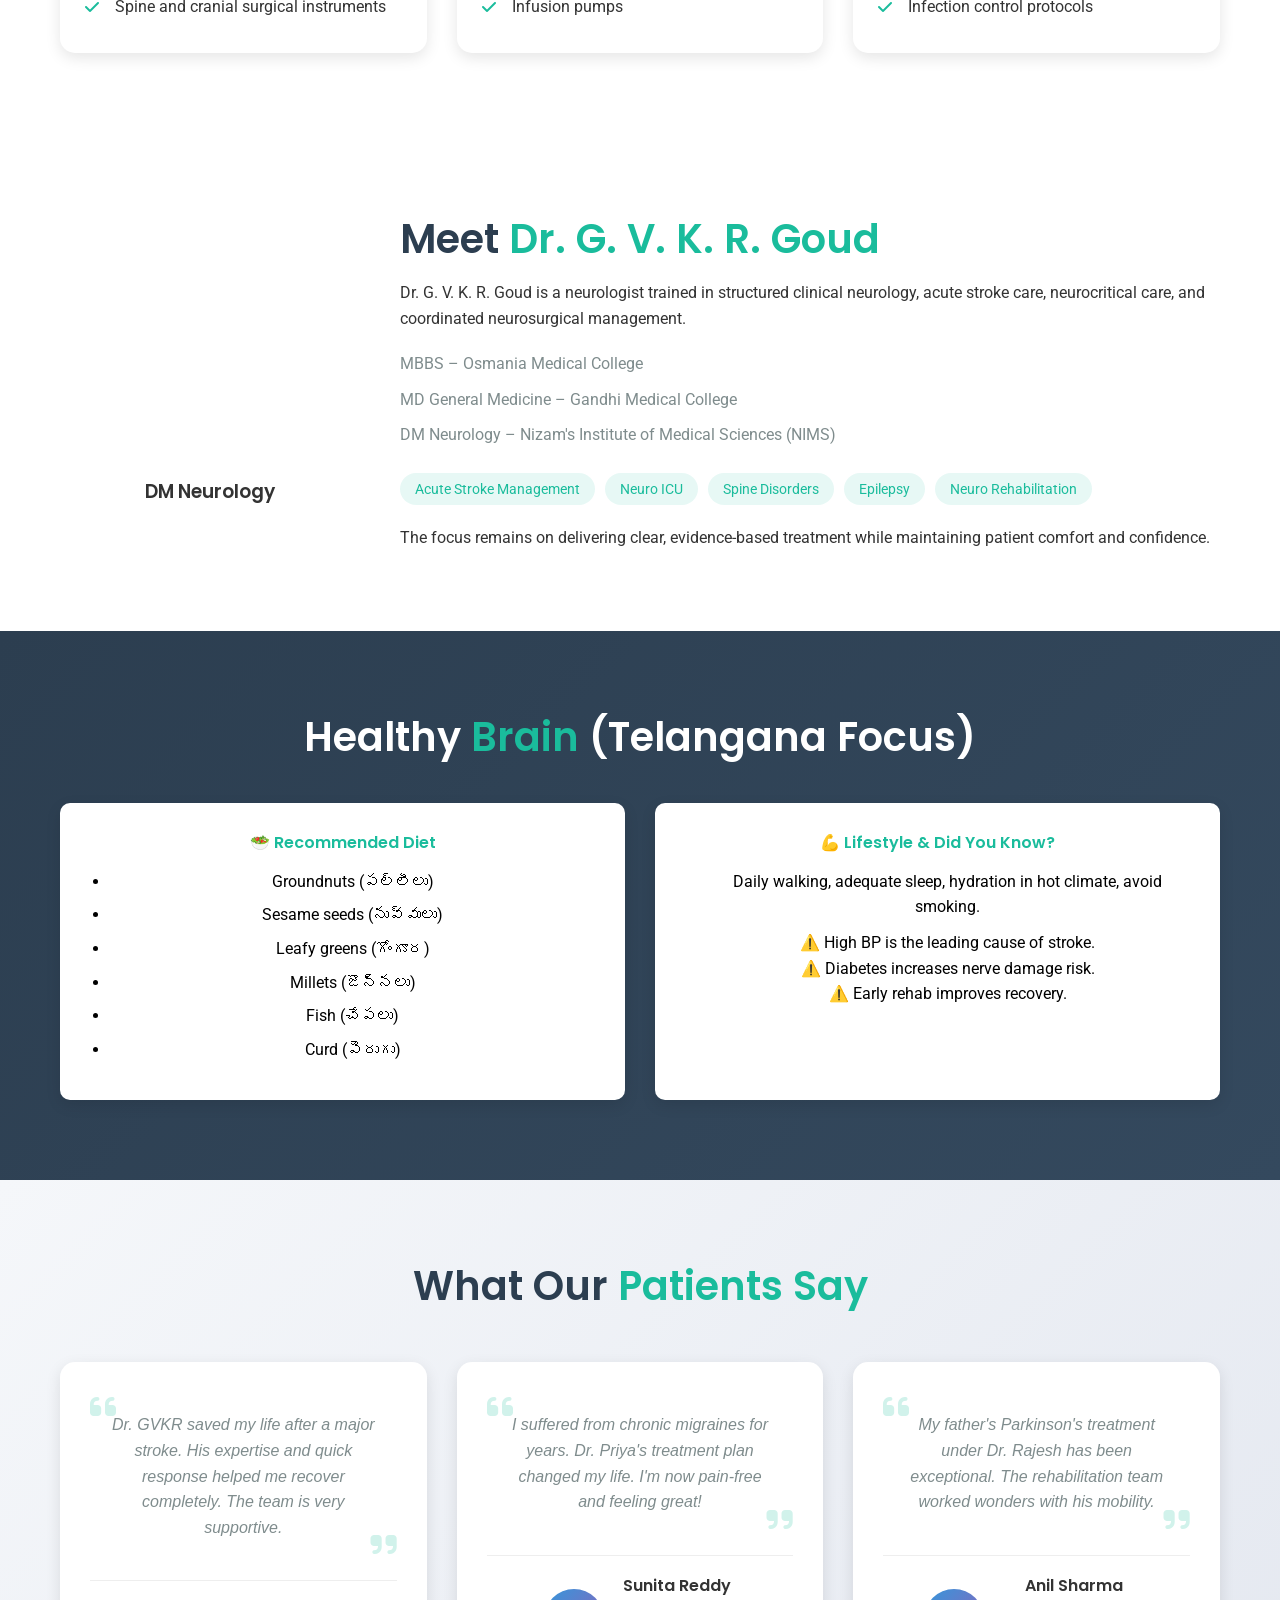
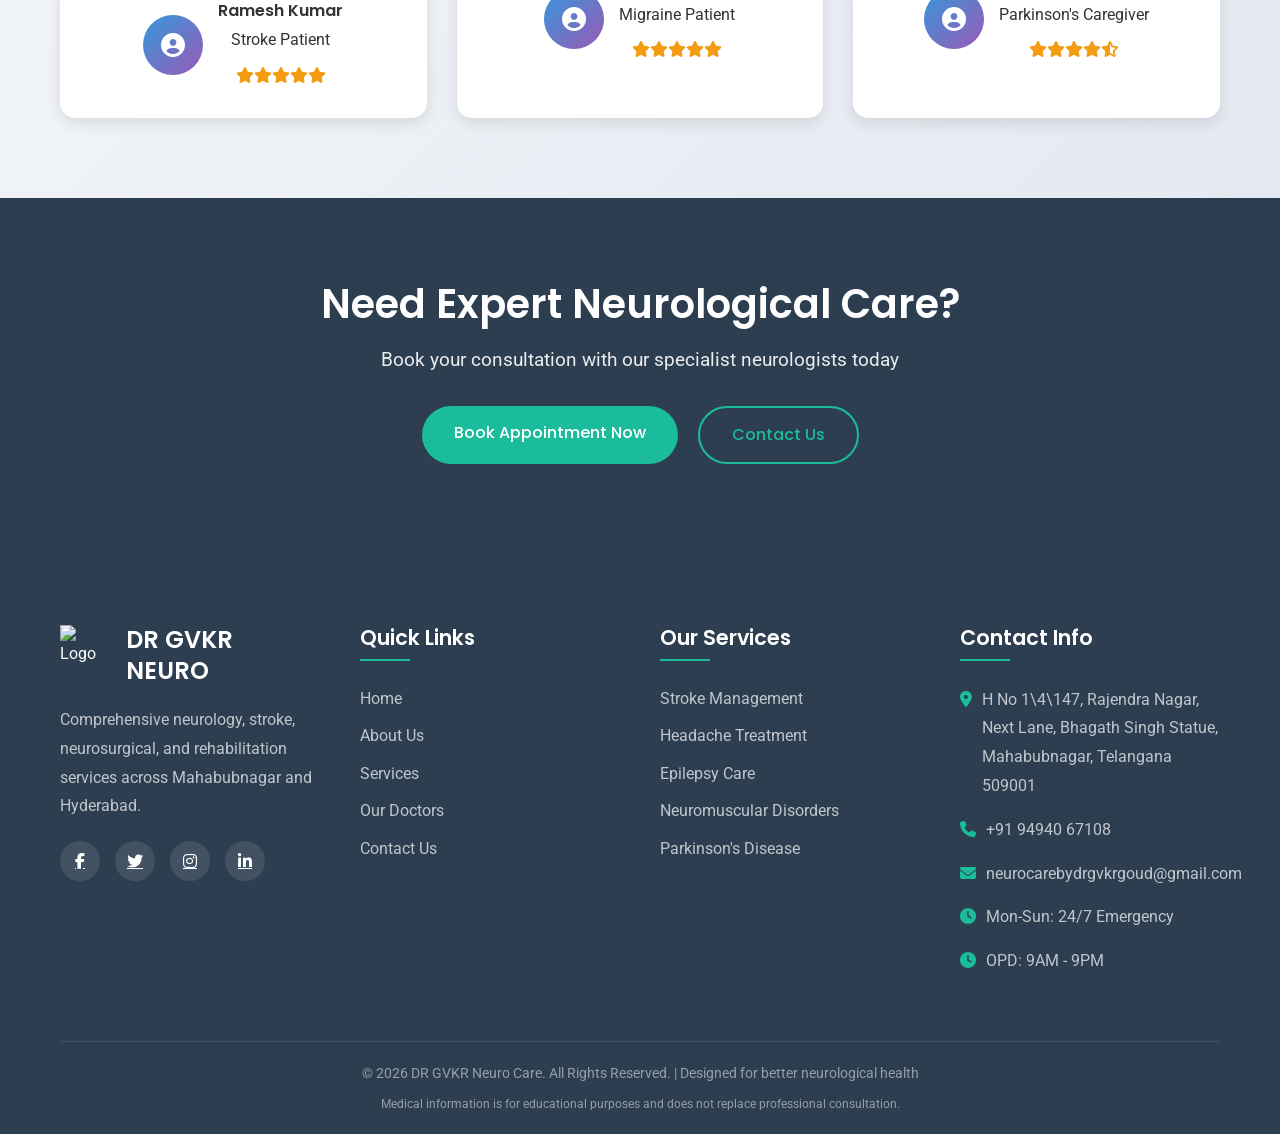
==== commit a12ee2c1: "Update index.html" ====
--- a/index.html
+++ b/index.html
@@ -4,77 +4,21 @@
     <meta charset="UTF-8">
     <meta name="viewport" content="width=device-width, initial-scale=1.0">
     
-    <!-- SEO META TAGS FOR HOME PAGE -->
-    <title>Dr. GVKR's Neuro Care | Premier Neurology Hospital in Mahabubnagar</title>
-    <meta name="description" content="Dr. GVKR's Neuro Care - Premier Neurology Hospital in Mahabubnagar, Telangana. Expert neurological care and treatment for brain and nerve disorders.">
-    <meta name="keywords" content="neuro hospital, neurology, Dr GVKR, Mahabubnagar, Telangana, brain care, neurologist, stroke treatment, epilepsy, migraine, headache treatment">
+    <title>Dr. GVKR's Neuro Care | Advanced Neurology & Stroke Care | Mahabubnagar</title>
+    <meta name="description" content="Dr. GVKR's Neuro Care - Advanced neurology, stroke management, neurosurgery & rehabilitation in Mahabubnagar and Hyderabad. Expert care by Dr. G. V. K. R. Goud, DM Neurology.">
+    <meta name="keywords" content="neurologist mahabubnagar, stroke treatment, neuro ICU, neurosurgery, brain surgery, spine surgery, epilepsy, rehabilitation">
     <meta name="author" content="Dr. GVKR's Neuro Care">
     
-    <!-- Open Graph / Facebook -->
     <meta property="og:type" content="website">
-    <meta property="og:url" content="https://www.gvkrneurocare.com/">
-    <meta property="og:title" content="Dr. GVKR's Neuro Care | Premier Neurology Hospital in Mahabubnagar">
-    <meta property="og:description" content="Expert neurological care in Mahabubnagar with advanced treatments and compassionate service.">
+    <meta property="og:url" content="https://www.drgvkrneurocare.com/">
+    <meta property="og:title" content="Dr. GVKR's Neuro Care | Neurology & Stroke Specialist">
+    <meta property="og:description" content="Advanced neurology, stroke management, neurosurgical care, and rehabilitation in Mahabubnagar & Hyderabad.">
     <meta property="og:image" content="https://image2url.com/r2/default/images/1768673427917-c0f4e64e-9f88-4378-beea-47c9b34e2031.png">
-    
-    <!-- Twitter -->
-    <meta property="twitter:card" content="summary_large_image">
-    <meta property="twitter:url" content="https://www.gvkrneurocare.com/">
-    <meta property="twitter:title" content="Dr. GVKR's Neuro Care | Premier Neurology Hospital in Mahabubnagar">
-    <meta property="twitter:description" content="Expert neurological care in Mahabubnagar with advanced treatments and compassionate service.">
-    <meta property="twitter:image" content="https://image2url.com/r2/default/images/1768673427917-c0f4e64e-9f88-4378-beea-47c9b34e2031.png">
-    
-    <!-- Schema.org JSON-LD -->
-    <script type="application/ld+json">
-    {
-      "@context": "https://schema.org",
-      "@type": "Hospital",
-      "name": "Dr. GVKR's Neuro Care",
-      "description": "Premier neurology hospital in Mahabubnagar providing expert neurological care for brain and nerve disorders",
-      "url": "https://www.gvkrneurocare.com",
-      "logo": "https://image2url.com/r2/default/images/1768673427917-c0f4e64e-9f88-4378-beea-47c9b34e2031.png",
-      "address": {
-        "@type": "PostalAddress",
-        "streetAddress": "H No 1\4\147, Rajendra Nagar, Next Lane, Bhagath Singh Statue",
-        "addressLocality": "Mahabubnagar",
-        "addressRegion": "Telangana",
-        "postalCode": "509001",
-        "addressCountry": "IN"
-      },
-      "telephone": "+91-9494067108",
-      "openingHours": "Mo-Su 09:00-21:00",
-      "openingHoursSpecification": [
-        {
-          "@type": "OpeningHoursSpecification",
-          "dayOfWeek": ["Monday", "Tuesday", "Wednesday", "Thursday", "Friday", "Saturday"],
-          "opens": "09:00",
-          "closes": "21:00"
-        },
-        {
-          "@type": "OpeningHoursSpecification",
-          "dayOfWeek": "Sunday",
-          "opens": "09:00",
-          "closes": "21:00"
-        }
-      ],
-      "medicalSpecialty": "Neurology",
-      "priceRange": "$$",
-      "image": "https://image2url.com/r2/default/images/1768673427917-c0f4e64e-9f88-4378-beea-47c9b34e2031.png",
-      "sameAs": [
-        "https://www.facebook.com/gvkrneurocare",
-        "https://www.twitter.com/gvkrneurocare",
-        "https://www.instagram.com/gvkrneurocare"
-      ]
-    }
-    </script>
     
     <link rel="stylesheet" href="css/style.css">
     <link rel="stylesheet" href="css/animations.css">
     <link rel="stylesheet" href="https://cdnjs.cloudflare.com/ajax/libs/font-awesome/6.4.0/css/all.min.css">
-    <link rel="preconnect" href="https://fonts.googleapis.com">
-    <link rel="preconnect" href="https://fonts.gstatic.com" crossorigin>
     <link href="https://fonts.googleapis.com/css2?family=Poppins:wght@300;400;500;600;700&family=Roboto:wght@300;400;500;700&display=swap" rel="stylesheet">
-    <link rel="icon" type="image/x-icon" href="assets/favicon.ico">
 </head>
 <body>
     <header class="header">
@@ -84,10 +28,9 @@
                     <img src="https://image2url.com/r2/default/images/1768673427917-c0f4e64e-9f88-4378-beea-47c9b34e2031.png" alt="Dr. GVKR's Neuro Care Logo" class="logo">
                     <div class="logo-text">
                         <h1>Dr. GVKR's Neuro Care</h1>
-                        <p>Specialized Neurology Hospital</p>
-                    </div>
-                </div>
-                
+                        <p>Advanced Neurology & Stroke Center</p>
+                    </div>
+                </div>
                 <div class="nav-menu" id="navMenu">
                     <ul class="nav-list">
                         <li><a href="index.html" class="nav-link active">Home</a></li>
@@ -98,198 +41,238 @@
                         <li><a href="appointments.html" class="nav-link appointment-btn">Book Appointment</a></li>
                     </ul>
                 </div>
-                
                 <div class="hamburger" id="hamburger">
-                    <span></span>
-                    <span></span>
-                    <span></span>
+                    <span></span><span></span><span></span>
                 </div>
             </nav>
         </div>
     </header>
 
+    <!-- HERO SECTION -->
     <section class="hero">
         <div class="container">
             <div class="hero-content">
                 <div class="hero-text">
-                    <h2 class="hero-title">Expert Neurological Care <span class="highlight">For A Healthier Brain</span></h2>
-                    <p class="hero-subtitle">Dr. GVKR's Neuro Care provides comprehensive neurological treatment with cutting-edge technology and compassionate care.</p>
+                    <h1 class="hero-title">Advanced Neurology, Stroke & <span class="highlight">Neurosurgical Care</span> in Mahabubnagar</h1>
+                    <p class="hero-subtitle">Comprehensive neurological care delivered through structured outpatient evaluation, rapid emergency stroke response, dedicated Neuro ICU support, advanced neurosurgical capability, interventional pain management, and integrated neurorehabilitation services.</p>
                     <div class="hero-buttons">
-                        <a href="appointments.html" class="btn-primary">Book Appointment Now</a>
-                        <a href="tel:09494067108" class="btn-secondary">
-                            <i class="fas fa-phone"></i> Emergency: 094940 67108
-                        </a>
+                        <a href="appointments.html" class="btn-primary">Book Appointment</a>
+                        <a href="tel:9494067108" class="btn-secondary"><i class="fas fa-phone"></i> Call: +91 9494067108</a>
                     </div>
                 </div>
                 <div class="hero-image">
                     <div class="doctor-animation" id="doctorAnimation">
-                        <div class="speech-bubble">
-                            <p>Hello! How can I help you today?</p>
+                        <div class="speech-bubble"><p>Advanced neurological care available 24/7</p></div>
+                        <div class="doctor-avatar"><i class="fas fa-brain"></i></div>
+                    </div>
+                </div>
+            </div>
+        </div>
+    </section>
+
+    <!-- CAPABILITY METRICS STRIP -->
+    <section class="stats">
+        <div class="container">
+            <div class="stats-grid">
+                <div class="stat-card"><i class="fas fa-clock"></i><h3 class="stat-number" data-count="4">0</h3><p>Hour Stroke Window</p></div>
+                <div class="stat-card"><i class="fas fa-bed"></i><h3 class="stat-number" data-count="10">0</h3><p>Neuro ICU Beds</p></div>
+                <div class="stat-card"><i class="fas fa-microscope"></i><h3 class="stat-number" data-count="24">0</h3><p>Advanced Diagnostics</p></div>
+                <div class="stat-card"><i class="fas fa-smile"></i><h3 class="stat-number" data-count="98">0</h3><p>Patient Recovery Rate</p></div>
+            </div>
+        </div>
+    </section>
+
+    <!-- CORE STRENGTHS -->
+    <section class="core-strengths">
+        <div class="container">
+            <h2 class="section-title">Our <span class="highlight">Core Strengths</span></h2>
+            <div class="strengths-grid">
+                <div class="strength-card scroll-reveal"><div class="strength-icon"><i class="fas fa-ambulance"></i></div><h3>Emergency Stroke Response</h3><p>Structured rapid evaluation with door-to-needle focused protocol for time-sensitive stroke management.</p></div>
+                <div class="strength-card scroll-reveal delay-1"><div class="strength-icon"><i class="fas fa-procedures"></i></div><h3>Advanced Neuro ICU</h3><p>Dedicated neurological intensive care with ventilator support, monitoring systems, and specialist supervision.</p></div>
+                <div class="strength-card scroll-reveal delay-2"><div class="strength-icon"><i class="fas fa-syringe"></i></div><h3>Dedicated Neuro OT</h3><p>Flat Panel C-Arm supported operating theatre with advanced anesthesia workstation and surgical infrastructure.</p></div>
+                <div class="strength-card scroll-reveal delay-3"><div class="strength-icon"><i class="fas fa-walking"></i></div><h3>Integrated Rehabilitation</h3><p>Continuity from ICU to LTAC to structured functional recovery programs.</p></div>
+            </div>
+        </div>
+    </section>
+
+    <!-- OUR CENTERS WITH MAPS -->
+    <section class="services-preview">
+        <div class="container">
+            <h2 class="section-title">Our <span class="highlight">Centers</span></h2>
+            <div class="centers-grid">
+                <div class="center-card scroll-reveal">
+                    <div class="center-map"><iframe src="https://www.google.com/maps/embed?pb=!1m18!1m12!1m3!1d3820.5070673191294!2d77.99841207546012!3d16.751429584031314!2m3!1f0!2f0!3f0!3m2!1i1024!2i768!4f13.1!3m3!1m2!1s0x3bca293ead7b0bdb%3A0xc5afabfa7684530b!2sDr%20G%20V%20K%20R's%20Neuro%20Care!5e0!3m2!1sen!2sin!4v1777728859444!5m2!1sen!2sin" loading="lazy"></iframe></div>
+                    <div class="center-info"><h3>DR GVKR Neuro Care – Mahabubnagar</h3><p>Comprehensive center for acute neurological care, stroke management, Neuro ICU, neurosurgical intervention, diagnostics, and emergency services.</p></div>
+                </div>
+                <div class="center-card scroll-reveal delay-1">
+                    <div class="center-map"><iframe src="https://www.google.com/maps/embed?pb=!1m18!1m12!1m3!1d3808.7286622742918!2d78.55257117547212!3d17.328636083548595!2m3!1f0!2f0!3f0!3m2!1i1024!2i768!4f13.1!3m3!1m2!1s0x3bcba33e207fbf65%3A0x1fdd1d91c316402a!2sDr%20GVKR's%20Neuro%20Care!5e0!3m2!1sen!2sin!4v1777728918327!5m2!1sen!2sin" loading="lazy"></iframe></div>
+                    <div class="center-info"><h3>DR GVKR Neuro Care – Hyderabad</h3><p>Specialist consultation and advanced neurological care in Hyderabad.</p></div>
+                </div>
+                <div class="center-card scroll-reveal delay-2">
+                    <div class="center-map"><iframe src="https://www.google.com/maps/embed?pb=!1m18!1m12!1m3!1d3808.6462692734085!2d78.56119439999998!3d17.332608099999995!2m3!1f0!2f0!3f0!3m2!1i1024!2i768!4f13.1!3m3!1m2!1s0x3bcba3eb17d14317%3A0x9292f318cd9756df!2sAyushman%20Rehabilitation%20Center!5e0!3m2!1sen!2sin!4v1777728971876!5m2!1sen!2sin" loading="lazy"></iframe></div>
+                    <div class="center-info"><h3>Ayushman Neuro Rehabilitation Center – Hyderabad</h3><p>Dedicated facility for structured neurorehabilitation, LTAC care, post-surgical recovery, and long-term neurological support.</p></div>
+                </div>
+            </div>
+        </div>
+    </section>
+
+    <!-- CORE SPECIALITIES - FIXED TEXT VISIBILITY -->
+    <section class="emergency-banner">
+        <div class="container">
+            <h2 class="section-title" style="color:white;">Core <span class="highlight">Specialities</span></h2>
+            <div class="specialties-grid">
+                <div class="specialty-item"><i class="fas fa-brain"></i><span>Stroke Treatment & Thrombolysis</span></div>
+                <div class="specialty-item"><i class="fas fa-procedures"></i><span>Neuro ICU & Critical Care</span></div>
+                <div class="specialty-item"><i class="fas fa-syringe"></i><span>Emergency Brain Surgery</span></div>
+                <div class="specialty-item"><i class="fas fa-spine"></i><span>Spine Surgery & Disorders</span></div>
+                <div class="specialty-item"><i class="fas fa-pain"></i><span>Interventional Pain Management</span></div>
+                <div class="specialty-item"><i class="fas fa-microscope"></i><span>Advanced Neuro Diagnostics</span></div>
+                <div class="specialty-item"><i class="fas fa-head-side-virus"></i><span>Epilepsy & Seizure Management</span></div>
+                <div class="specialty-item"><i class="fas fa-dizzy"></i><span>Vertigo & Balance Disorders</span></div>
+                <div class="specialty-item"><i class="fas fa-walking"></i><span>Neuro Rehabilitation</span></div>
+            </div>
+        </div>
+    </section>
+
+    <!-- STROKE EXCELLENCE + NEUROSURGERY -->
+    <section class="services-preview">
+        <div class="container">
+            <div class="about-grid">
+                <div class="about-text scroll-reveal">
+                    <h2>Stroke Excellence</h2>
+                    <p>Stroke is a time-sensitive neurological emergency. Brain cells begin dying within minutes. Early intervention significantly improves recovery.</p>
+                    <ul style="margin-top:15px">
+                        <li><i class="fas fa-check highlight"></i> Thrombolysis effective within 4.5 hours</li>
+                        <li><i class="fas fa-check highlight"></i> Rapid neurological evaluation is critical</li>
+                        <li><i class="fas fa-check highlight"></i> ICU monitoring improves outcomes</li>
+                    </ul>
+                </div>
+                <div class="about-text scroll-reveal delay-1">
+                    <h2>Neurosurgery & Spine</h2>
+                    <p>Structured surgical care when clinically indicated for Brain (SDH/EDH/ICH), Spine (Disc prolapse, Myelopathy), and Interventional Pain Therapy.</p>
+                </div>
+            </div>
+            
+            <h2 class="section-title scroll-reveal" style="margin-top:50px;">Our <span class="highlight">Infrastructure</span></h2>
+            <div class="infrastructure-grid">
+                <div class="infrastructure-card scroll-reveal">
+                    <h4><i class="fas fa-syringe"></i> Operating & Surgical Support</h4>
+                    <ul><li><i class="fas fa-check"></i> Flat Panel C-Arm imaging</li><li><i class="fas fa-check"></i> Dedicated Neuro OT</li><li><i class="fas fa-check"></i> Advanced anesthesia workstation</li><li><i class="fas fa-check"></i> Spine and cranial surgical instruments</li></ul>
+                </div>
+                <div class="infrastructure-card scroll-reveal delay-1">
+                    <h4><i class="fas fa-heartbeat"></i> ICU & Monitoring</h4>
+                    <ul><li><i class="fas fa-check"></i> Ventilator support</li><li><i class="fas fa-check"></i> Multi-parameter monitors</li><li><i class="fas fa-check"></i> Bedside EEG</li><li><i class="fas fa-check"></i> Infusion pumps</li></ul>
+                </div>
+                <div class="infrastructure-card scroll-reveal delay-2">
+                    <h4><i class="fas fa-ambulance"></i> Emergency Systems</h4>
+                    <ul><li><i class="fas fa-check"></i> Crash cart with emergency drugs</li><li><i class="fas fa-check"></i> Defibrillator & ABG support</li><li><i class="fas fa-check"></i> Generator backup</li><li><i class="fas fa-check"></i> Infection control protocols</li></ul>
+                </div>
+            </div>
+        </div>
+    </section>
+
+    <!-- DOCTOR INTRODUCTION -->
+    <section class="doctor-intro">
+        <div class="container">
+            <h2 class="section-title">Meet <span class="highlight">Dr. G. V. K. R. Goud</span></h2>
+            <div class="doctor-profile">
+                <div class="doctor-image scroll-reveal"><div class="doctor-avatar-large"><i class="fas fa-user-md"></i></div><h3>DM Neurology</h3></div>
+                <div class="doctor-bio scroll-reveal delay-1">
+                    <p>Dr. G. V. K. R. Goud is a neurologist trained in structured clinical neurology, acute stroke care, neurocritical care, and coordinated neurosurgical management.</p>
+                    <ul class="doctor-qualifications"><li>MBBS – Osmania Medical College</li><li>MD General Medicine – Gandhi Medical College</li><li>DM Neurology – Nizam's Institute of Medical Sciences (NIMS)</li></ul>
+                    <div class="doctor-areas"><span class="area-tag">Acute Stroke Management</span><span class="area-tag">Neuro ICU</span><span class="area-tag">Spine Disorders</span><span class="area-tag">Epilepsy</span><span class="area-tag">Neuro Rehabilitation</span></div>
+                    <p>The focus remains on delivering clear, evidence-based treatment while maintaining patient comfort and confidence.</p>
+                </div>
+            </div>
+        </div>
+    </section>
+
+    <!-- HEALTHY BRAIN - TELANGANA FOCUS - FIXED TEXT VISIBILITY -->
+    <section class="health-tips">
+        <div class="container">
+            <h2 class="section-title" style="color:white;">Healthy <span class="highlight">Brain</span> (Telangana Focus)</h2>
+            <div class="tips-grid">
+                <div class="tip-card scroll-reveal"><h4>🥗 Recommended Diet</h4><ul><li>Groundnuts (పల్లీలు)</li><li>Sesame seeds (నువ్వులు)</li><li>Leafy greens (గోంగూర)</li><li>Millets (జొన్నలు)</li><li>Fish (చేపలు)</li><li>Curd (పెరుగు)</li></ul></div>
+                <div class="tip-card scroll-reveal delay-1"><h4>💪 Lifestyle & Did You Know?</h4><p>Daily walking, adequate sleep, hydration in hot climate, avoid smoking.</p><p style="margin-top:10px">⚠️ High BP is the leading cause of stroke.<br>⚠️ Diabetes increases nerve damage risk.<br>⚠️ Early rehab improves recovery.</p></div>
+            </div>
+        </div>
+    </section>
+
+    <!-- TESTIMONIALS WITH AVATAR IMAGES -->
+    <section class="testimonials">
+        <div class="container">
+            <h2 class="section-title scroll-reveal">What Our <span class="highlight">Patients Say</span></h2>
+            <div class="testimonial-slider">
+                <div class="testimonial-card scroll-reveal">
+                    <div class="testimonial-content">
+                        <i class="fas fa-quote-left"></i>
+                        <p>Dr. GVKR saved my life after a major stroke. His expertise and quick response helped me recover completely. The team is very supportive.</p>
+                        <i class="fas fa-quote-right"></i>
+                    </div>
+                    <div class="testimonial-author">
+                        <div class="testimonial-avatar"><i class="fas fa-user-circle"></i></div>
+                        <div class="testimonial-info">
+                            <h4>Ramesh Kumar</h4>
+                            <p>Stroke Patient</p>
+                            <div class="rating"><i class="fas fa-star"></i><i class="fas fa-star"></i><i class="fas fa-star"></i><i class="fas fa-star"></i><i class="fas fa-star"></i></div>
                         </div>
-                        <div class="doctor-avatar">
-                            <i class="fas fa-head-side-virus"></i>
+                    </div>
+                </div>
+                <div class="testimonial-card scroll-reveal delay-1">
+                    <div class="testimonial-content">
+                        <i class="fas fa-quote-left"></i>
+                        <p>I suffered from chronic migraines for years. Dr. Priya's treatment plan changed my life. I'm now pain-free and feeling great!</p>
+                        <i class="fas fa-quote-right"></i>
+                    </div>
+                    <div class="testimonial-author">
+                        <div class="testimonial-avatar"><i class="fas fa-user-circle"></i></div>
+                        <div class="testimonial-info">
+                            <h4>Sunita Reddy</h4>
+                            <p>Migraine Patient</p>
+                            <div class="rating"><i class="fas fa-star"></i><i class="fas fa-star"></i><i class="fas fa-star"></i><i class="fas fa-star"></i><i class="fas fa-star"></i></div>
                         </div>
                     </div>
                 </div>
-            </div>
-        </div>
-    </section>
-
-    <section class="stats">
-        <div class="container">
-            <div class="stats-grid">
-                <div class="stat-card">
-                    <i class="fas fa-brain"></i>
-                    <h3 class="stat-number" data-count="5000">0</h3>
-                    <p>Neurology Cases Treated</p>
-                </div>
-                <div class="stat-card">
-                    <i class="fas fa-user-md"></i>
-                    <h3 class="stat-number" data-count="15">0</h3>
-                    <p>Expert Neurologists</p>
-                </div>
-                <div class="stat-card">
-                    <i class="fas fa-hospital"></i>
-                    <h3 class="stat-number" data-count="10">0</h3>
-                    <p>Years of Experience</p>
-                </div>
-                <div class="stat-card">
-                    <i class="fas fa-smile"></i>
-                    <h3 class="stat-number" data-count="98">0</h3>
-                    <p>Patient Satisfaction</p>
-                </div>
-            </div>
-        </div>
-    </section>
-
-    <section class="services-preview">
-        <div class="container">
-            <h2 class="section-title">Our <span class="highlight">Specialized Services</span></h2>
-            <p class="section-subtitle">Comprehensive neurological care for all brain and nerve-related conditions</p>
-            
-            <div class="services-grid">
-                <div class="service-card">
-                    <div class="service-icon">
-                        <i class="fas fa-brain"></i>
-                    </div>
-                    <h3>Stroke Management</h3>
-                    <p>Advanced treatment and rehabilitation for stroke patients with dedicated care units.</p>
-                    <a href="services.html#stroke" class="service-link">Learn More →</a>
-                </div>
-                
-                <div class="service-card">
-                    <div class="service-icon">
-                        <i class="fas fa-head-side-virus"></i>
-                    </div>
-                    <h3>Headache & Migraine</h3>
-                    <p>Specialized care for chronic headaches, migraines, and related neurological conditions.</p>
-                    <a href="services.html#headache" class="service-link">Learn More →</a>
-                </div>
-                
-                <div class="service-card">
-                    <div class="service-icon">
-                        <i class="fas fa-procedures"></i>
-                    </div>
-                    <h3>Epilepsy Care</h3>
-                    <p>Comprehensive epilepsy management including monitoring and advanced treatments.</p>
-                    <a href="services.html#epilepsy" class="service-link">Learn More →</a>
-                </div>
-                
-                <div class="service-card">
-                    <div class="service-icon">
-                        <i class="fas fa-dna"></i>
-                    </div>
-                    <h3>Neuromuscular Disorders</h3>
-                    <p>Treatment for muscle and nerve disorders including neuropathy and myopathy.</p>
-                    <a href="services.html#neuromuscular" class="service-link">Learn More →</a>
-                </div>
-            </div>
-            
-            <div class="text-center">
-                <a href="services.html" class="btn-outline">View All Services</a>
-            </div>
-        </div>
-    </section>
-
-    <section class="emergency-banner">
-        <div class="container">
-            <div class="emergency-content">
-                <div class="emergency-text">
-                    <h3><i class="fas fa-ambulance"></i> Neurological Emergency?</h3>
-                    <p>Immediate care available 24/7 for stroke, seizures, and other neurological emergencies</p>
-                </div>
-                <div class="emergency-contact">
-                    <a href="tel:09494067108" class="btn-emergency">
-                        <i class="fas fa-phone-alt"></i> Call Now: 094940 67108
-                    </a>
-                </div>
-            </div>
-        </div>
-    </section>
-
+                <div class="testimonial-card scroll-reveal delay-2">
+                    <div class="testimonial-content">
+                        <i class="fas fa-quote-left"></i>
+                        <p>My father's Parkinson's treatment under Dr. Rajesh has been exceptional. The rehabilitation team worked wonders with his mobility.</p>
+                        <i class="fas fa-quote-right"></i>
+                    </div>
+                    <div class="testimonial-author">
+                        <div class="testimonial-avatar"><i class="fas fa-user-circle"></i></div>
+                        <div class="testimonial-info">
+                            <h4>Anil Sharma</h4>
+                            <p>Parkinson's Caregiver</p>
+                            <div class="rating"><i class="fas fa-star"></i><i class="fas fa-star"></i><i class="fas fa-star"></i><i class="fas fa-star"></i><i class="fas fa-star-half-alt"></i></div>
+                        </div>
+                    </div>
+                </div>
+            </div>
+        </div>
+    </section>
+
+    <!-- CTA SECTION -->
+    <section class="cta-section">
+        <div class="container"><div class="cta-content"><h2>Need Expert Neurological Care?</h2><p>Book your consultation with our specialist neurologists today</p><div class="cta-buttons"><a href="appointments.html" class="btn-primary">Book Appointment Now</a><a href="contact.html" class="btn-outline">Contact Us</a></div></div></div>
+    </section>
+
+    <!-- FOOTER -->
     <footer class="footer">
         <div class="container">
             <div class="footer-grid">
-                <div class="footer-col">
-                    <div class="footer-logo">
-                        <img src="https://image2url.com/r2/default/images/1768673427917-c0f4e64e-9f88-4378-beea-47c9b34e2031.png" alt="Dr. GVKR's Neuro Care Logo" class="logo">
-                        <h3>Dr. GVKR's Neuro Care</h3>
-                    </div>
-                    <p>Premier neurology hospital in Mahabubnagar providing expert neurological care with state-of-the-art technology and compassionate service.</p>
-                    <div class="social-icons">
-                        <a href="#"><i class="fab fa-facebook-f"></i></a>
-                        <a href="#"><i class="fab fa-twitter"></i></a>
-                        <a href="#"><i class="fab fa-instagram"></i></a>
-                        <a href="#"><i class="fab fa-linkedin-in"></i></a>
-                    </div>
-                </div>
-                
-                <div class="footer-col">
-                    <h4>Quick Links</h4>
-                    <ul>
-                        <li><a href="index.html">Home</a></li>
-                        <li><a href="about.html">About Us</a></li>
-                        <li><a href="services.html">Services</a></li>
-                        <li><a href="doctors.html">Our Doctors</a></li>
-                        <li><a href="contact.html">Contact Us</a></li>
-                    </ul>
-                </div>
-                
-                <div class="footer-col">
-                    <h4>Our Services</h4>
-                    <ul>
-                        <li><a href="services.html#stroke">Stroke Management</a></li>
-                        <li><a href="services.html#headache">Headache Treatment</a></li>
-                        <li><a href="services.html#epilepsy">Epilepsy Care</a></li>
-                        <li><a href="services.html#neuromuscular">Neuromuscular Disorders</a></li>
-                        <li><a href="services.html#parkinson">Parkinson's Disease</a></li>
-                    </ul>
-                </div>
-                
-                <div class="footer-col">
-                    <h4>Contact Info</h4>
-                    <div class="contact-info">
-                        <p><i class="fas fa-map-marker-alt"></i> H No 1\4\147, Rajendra Nagar, Next Lane, Bhagath Singh Statue, Mahabubnagar, Telangana 509001</p>
-                        <p><i class="fas fa-phone"></i> 094940 67108</p>
-                        <p><i class="fas fa-envelope"></i> info@gvkrneurocare.com</p>
-                        <p><i class="fas fa-clock"></i> Mon-Sun: 24/7 Emergency</p>
-                        <p><i class="fas fa-clock"></i> OPD: 9AM - 9PM</p>
-                    </div>
-                </div>
-            </div>
-            
-            <div class="footer-bottom">
-                <p>&copy; <span id="currentYear">2024</span> Dr. GVKR's Neuro Care. All Rights Reserved. | Designed with <i class="fas fa-heart"></i> for better neurological health</p>
-            </div>
+                <div class="footer-col"><div class="footer-logo"><img src="https://image2url.com/r2/default/images/1768673427917-c0f4e64e-9f88-4378-beea-47c9b34e2031.png" alt="Logo" class="logo"><h3>DR GVKR NEURO</h3></div><p>Comprehensive neurology, stroke, neurosurgical, and rehabilitation services across Mahabubnagar and Hyderabad.</p><div class="social-icons"><a href="#"><i class="fab fa-facebook-f"></i></a><a href="#"><i class="fab fa-twitter"></i></a><a href="#"><i class="fab fa-instagram"></i></a><a href="#"><i class="fab fa-linkedin-in"></i></a></div></div>
+                <div class="footer-col"><h4>Quick Links</h4><ul><li><a href="index.html">Home</a></li><li><a href="about.html">About Us</a></li><li><a href="services.html">Services</a></li><li><a href="doctors.html">Our Doctors</a></li><li><a href="contact.html">Contact Us</a></li></ul></div>
+                <div class="footer-col"><h4>Our Services</h4><ul><li><a href="services.html#stroke">Stroke Management</a></li><li><a href="services.html#headache">Headache Treatment</a></li><li><a href="services.html#epilepsy">Epilepsy Care</a></li><li><a href="services.html#neuromuscular">Neuromuscular Disorders</a></li><li><a href="services.html#parkinson">Parkinson's Disease</a></li></ul></div>
+                <div class="footer-col"><h4>Contact Info</h4><div class="contact-info"><p><i class="fas fa-map-marker-alt"></i> H No 1\4\147, Rajendra Nagar, Next Lane, Bhagath Singh Statue, Mahabubnagar, Telangana 509001</p><p><i class="fas fa-phone"></i> +91 94940 67108</p><p><i class="fas fa-envelope"></i> neurocarebydrgvkrgoud@gmail.com</p><p><i class="fas fa-clock"></i> Mon-Sun: 24/7 Emergency</p><p><i class="fas fa-clock"></i> OPD: 9AM - 9PM</p></div></div>
+            </div>
+            <div class="footer-bottom"><p>&copy; <span id="currentYear">2026</span> DR GVKR Neuro Care. All Rights Reserved. | Designed for better neurological health</p><p style="font-size:12px; margin-top:10px;">Medical information is for educational purposes and does not replace professional consultation.</p></div>
         </div>
     </footer>
 
-    <a href="https://wa.me/919494067108?text=Hello%20Dr.%20GVKR's%20Neuro%20Care,%20I%20would%20like%20to%20book%20an%20appointment%20for%20neurological%20consultation." class="whatsapp-float" target="_blank">
-        <i class="fab fa-whatsapp"></i>
-        <span class="whatsapp-text">Book via WhatsApp</span>
-    </a>
+    <div class="whatsapp-float"><i class="fab fa-whatsapp"></i></div>
 
     <script src="js/script.js"></script>
     <script src="js/animations.js"></script>
 </body>
-</html>+</html>
--- a/css/style.css
+++ b/css/style.css
@@ -286,7 +286,6 @@
     border-radius: 20px;
     box-shadow: var(--shadow);
     max-width: 250px;
-    animation: float 3s ease-in-out infinite;
 }
 
 .speech-bubble::after {
@@ -574,6 +573,7 @@
     align-items: center;
     text-decoration: none;
     transition: var(--transition);
+    cursor: pointer;
 }
 
 .whatsapp-float:hover {
@@ -582,22 +582,1413 @@
     color: var(--white);
 }
 
+/* WhatsApp Popup Modal */
+.whatsapp-modal {
+    position: fixed;
+    bottom: 100px;
+    right: 30px;
+    width: 300px;
+    background: white;
+    border-radius: 15px;
+    box-shadow: 0 10px 30px rgba(0,0,0,0.2);
+    z-index: 1001;
+    display: none;
+    animation: fadeInUp 0.3s ease;
+    overflow: hidden;
+}
+
+.whatsapp-modal.active {
+    display: block;
+}
+
+.modal-header {
+    background: #075e54;
+    color: white;
+    padding: 15px;
+    display: flex;
+    justify-content: space-between;
+    align-items: center;
+}
+
+.modal-header h4 {
+    margin: 0;
+    display: flex;
+    align-items: center;
+    gap: 10px;
+    font-size: 1.1rem;
+}
+
+.close-modal {
+    background: none;
+    border: none;
+    color: white;
+    font-size: 20px;
+    cursor: pointer;
+}
+
+.modal-body {
+    padding: 15px;
+}
+
+.modal-option {
+    display: flex;
+    align-items: center;
+    gap: 15px;
+    padding: 12px;
+    text-decoration: none;
+    color: #333;
+    border-radius: 10px;
+    transition: all 0.3s ease;
+    margin-bottom: 10px;
+    border: 1px solid #eee;
+}
+
+.modal-option:hover {
+    background: #f0f0f0;
+    transform: translateX(5px);
+}
+
+.modal-option i {
+    font-size: 24px;
+}
+
+.modal-option .fa-phone-alt { color: #25D366; }
+.modal-option .fa-whatsapp { color: #075e54; }
+
+.modal-option div strong {
+    display: block;
+    font-size: 1rem;
+}
+
+.modal-option div small {
+    font-size: 0.8rem;
+    color: #666;
+}
+
+/* Core Strengths Section */
+.core-strengths {
+    background: linear-gradient(135deg, #f5f7fa 0%, #e4e8f0 100%);
+    padding: 60px 0;
+}
+
+.strengths-grid {
+    display: grid;
+    grid-template-columns: repeat(auto-fit, minmax(250px, 1fr));
+    gap: 30px;
+    margin-top: 40px;
+}
+
+.strength-card {
+    background: white;
+    padding: 30px;
+    border-radius: 15px;
+    text-align: center;
+    box-shadow: var(--shadow);
+    transition: var(--transition);
+}
+
+.strength-card:hover {
+    transform: translateY(-10px);
+}
+
+.strength-icon {
+    width: 80px;
+    height: 80px;
+    background: rgba(26, 188, 156, 0.1);
+    border-radius: 50%;
+    display: flex;
+    align-items: center;
+    justify-content: center;
+    margin: 0 auto 20px;
+}
+
+.strength-icon i {
+    font-size: 40px;
+    color: var(--highlight-color);
+}
+
+/* Centers Section */
+.centers-grid {
+    display: grid;
+    grid-template-columns: repeat(auto-fit, minmax(350px, 1fr));
+    gap: 30px;
+    margin-top: 40px;
+}
+
+.center-card {
+    background: white;
+    border-radius: 15px;
+    overflow: hidden;
+    box-shadow: var(--shadow);
+}
+
+.center-map {
+    height: 250px;
+    overflow: hidden;
+}
+
+.center-map iframe {
+    width: 100%;
+    height: 100%;
+    border: none;
+}
+
+.center-info {
+    padding: 20px;
+}
+
+.center-info h3 {
+    color: var(--primary-color);
+    margin-bottom: 10px;
+}
+
+/* Specialties Grid - FIXED TEXT VISIBILITY */
+.specialties-grid {
+    display: grid;
+    grid-template-columns: repeat(auto-fit, minmax(200px, 1fr));
+    gap: 20px;
+    margin-top: 30px;
+}
+
+.specialty-item {
+    background: rgba(255, 255, 255, 0.95);
+    padding: 15px;
+    border-radius: 10px;
+    display: flex;
+    align-items: center;
+    gap: 15px;
+    box-shadow: var(--shadow);
+    transition: var(--transition);
+    color: var(--primary-color);
+}
+
+.specialty-item:hover {
+    transform: translateX(10px);
+    background: var(--highlight-color);
+    color: white;
+}
+
+.specialty-item i {
+    font-size: 24px;
+    color: var(--highlight-color);
+}
+
+.specialty-item:hover i {
+    color: white;
+}
+
+.specialty-item span {
+    font-weight: 500;
+    color: var(--primary-color);
+}
+
+.specialty-item:hover span {
+    color: white;
+}
+
+/* Infrastructure Grid */
+.infrastructure-grid {
+    display: grid;
+    grid-template-columns: repeat(auto-fit, minmax(300px, 1fr));
+    gap: 30px;
+    margin-top: 40px;
+}
+
+.infrastructure-card {
+    background: white;
+    padding: 25px;
+    border-radius: 15px;
+    box-shadow: var(--shadow);
+}
+
+.infrastructure-card h4 {
+    color: var(--primary-color);
+    margin-bottom: 15px;
+    border-left: 4px solid var(--highlight-color);
+    padding-left: 15px;
+}
+
+.infrastructure-card ul {
+    list-style: none;
+    padding: 0;
+}
+
+.infrastructure-card ul li {
+    padding: 8px 0;
+    display: flex;
+    align-items: center;
+    gap: 10px;
+}
+
+.infrastructure-card ul li i {
+    color: var(--highlight-color);
+    width: 20px;
+}
+
+/* Health Tips - FIXED TEXT VISIBILITY */
+.health-tips {
+    background: linear-gradient(135deg, #2c3e50, #34495e);
+    color: rgb(255, 255, 255);
+}
+
+.health-tips .section-title {
+    color: rgb(255, 255, 255);
+}
+
+.tips-grid {
+    display: grid;
+    grid-template-columns: repeat(auto-fit, minmax(300px, 1fr));
+    gap: 30px;
+}
+
+.tip-card {
+    background: rgba(255, 255, 255, 0.15);
+    padding: 25px;
+    border-radius: 15px;
+    backdrop-filter: blur(10px);
+    color: rgb(255, 255, 255);
+}
+
+.tip-card h4 {
+    color: var(--highlight-color);
+    margin-bottom: 15px;
+}
+
+.tip-card ul, .tip-card p {
+    margin: 0;
+    padding-left: 20px;
+    color: rgb(0, 0, 0);
+}
+
+.tip-card li {
+    margin-bottom: 8px;
+    color: rgb(0, 0, 0);
+}
+
+/* Doctor Introduction */
+.doctor-intro {
+    background: var(--white);
+}
+
+.doctor-profile {
+    display: grid;
+    grid-template-columns: 300px 1fr;
+    gap: 40px;
+    align-items: start;
+}
+
+.doctor-image {
+    text-align: center;
+}
+
+.doctor-avatar-large {
+    width: 250px;
+    height: 250px;
+    background: linear-gradient(135deg, var(--secondary-color), var(--accent-color));
+    border-radius: 50%;
+    display: flex;
+    align-items: center;
+    justify-content: center;
+    margin: 0 auto;
+}
+
+.doctor-avatar-large i {
+    font-size: 100px;
+    color: white;
+}
+
+.doctor-qualifications {
+    margin: 15px 0;
+    padding: 0;
+    list-style: none;
+}
+
+.doctor-qualifications li {
+    padding: 5px 0;
+    color: var(--text-light);
+}
+
+.doctor-areas {
+    display: flex;
+    flex-wrap: wrap;
+    gap: 10px;
+    margin: 20px 0;
+}
+
+.area-tag {
+    background: rgba(26, 188, 156, 0.1);
+    padding: 5px 15px;
+    border-radius: 20px;
+    font-size: 14px;
+    color: var(--highlight-color);
+}
+
+/* Page Hero Styles */
+.page-hero {
+    padding: 150px 0 80px;
+    background: linear-gradient(135deg, var(--primary-color), #34495e);
+    color: var(--white);
+    text-align: center;
+}
+
+.page-title {
+    font-size: 3rem;
+    margin-bottom: 15px;
+    color: var(--white);
+}
+
+.page-subtitle {
+    font-size: 1.2rem;
+    opacity: 0.9;
+    max-width: 700px;
+    margin: 0 auto;
+}
+
+/* About Page Styles - FIXED with Images */
+.about-grid {
+    display: grid;
+    grid-template-columns: 1fr 1fr;
+    gap: 50px;
+    align-items: center;
+    margin-bottom: 80px;
+}
+
+.about-image {
+    position: relative;
+}
+
+.image-container {
+    position: relative;
+    border-radius: 15px;
+    overflow: hidden;
+    box-shadow: var(--shadow);
+}
+
+.about-img {
+    width: 100%;
+    height: auto;
+    display: block;
+}
+
+.neuro-pattern {
+    width: 100%;
+    height: 400px;
+    background: linear-gradient(135deg, rgba(26, 188, 156, 0.2), rgba(52, 152, 219, 0.2));
+    border-radius: 10px;
+    position: relative;
+    overflow: hidden;
+    display: flex;
+    align-items: center;
+    justify-content: center;
+}
+
+.neuro-pattern i {
+    font-size: 120px;
+    color: rgba(26, 188, 156, 0.3);
+}
+
+.stats-overlay {
+    position: absolute;
+    bottom: 0;
+    left: 0;
+    right: 0;
+    background: rgba(255, 255, 255, 0.95);
+    padding: 30px;
+    display: flex;
+    justify-content: space-around;
+    border-radius: 0 0 10px 10px;
+}
+
+.stat-item {
+    text-align: center;
+}
+
+.stat-item h4 {
+    font-size: 2rem;
+    color: var(--highlight-color);
+    margin-bottom: 5px;
+}
+
+.values-grid {
+    display: grid;
+    grid-template-columns: repeat(auto-fit, minmax(250px, 1fr));
+    gap: 30px;
+    margin-top: 50px;
+}
+
+.value-card {
+    background-color: var(--white);
+    border-radius: 10px;
+    padding: 30px;
+    box-shadow: var(--shadow);
+    text-align: center;
+    transition: var(--transition);
+}
+
+.value-card:hover {
+    transform: translateY(-10px);
+}
+
+.value-icon {
+    width: 70px;
+    height: 70px;
+    background-color: rgba(26, 188, 156, 0.1);
+    border-radius: 50%;
+    display: flex;
+    justify-content: center;
+    align-items: center;
+    margin: 0 auto 20px;
+}
+
+.value-icon i {
+    font-size: 1.8rem;
+    color: var(--highlight-color);
+}
+
+/* Appointment Page Styles */
+.appointment-container {
+    display: grid;
+    grid-template-columns: 1fr 1fr;
+    gap: 50px;
+    margin-bottom: 60px;
+}
+
+.benefits-list {
+    margin: 30px 0;
+}
+
+.benefit-item {
+    display: flex;
+    gap: 15px;
+    margin-bottom: 20px;
+    align-items: flex-start;
+}
+
+.benefit-item i {
+    color: var(--highlight-color);
+    font-size: 1.2rem;
+    margin-top: 3px;
+}
+
+.emergency-box {
+    background-color: #ffeaea;
+    border-left: 4px solid #e74c3c;
+    padding: 20px;
+    border-radius: 5px;
+    margin-top: 30px;
+}
+
+.emergency-box h3 {
+    color: #e74c3c;
+    margin-bottom: 10px;
+}
+
+.appointment-form {
+    background-color: var(--white);
+    padding: 40px;
+    border-radius: 10px;
+    box-shadow: var(--shadow);
+}
+
+.form-group {
+    margin-bottom: 20px;
+}
+
+.form-group label {
+    display: block;
+    margin-bottom: 8px;
+    font-weight: 500;
+    color: var(--primary-color);
+}
+
+.form-group input,
+.form-group select,
+.form-group textarea {
+    width: 100%;
+    padding: 12px 15px;
+    border: 1px solid #ddd;
+    border-radius: 5px;
+    font-family: 'Roboto', sans-serif;
+    font-size: 1rem;
+    transition: var(--transition);
+}
+
+.form-group input:focus,
+.form-group select:focus,
+.form-group textarea:focus {
+    outline: none;
+    border-color: var(--highlight-color);
+    box-shadow: 0 0 0 3px rgba(26, 188, 156, 0.1);
+}
+
+.form-row {
+    display: grid;
+    grid-template-columns: 1fr 1fr;
+    gap: 20px;
+}
+
+.checkbox-group {
+    display: flex;
+    align-items: center;
+    gap: 10px;
+}
+
+.checkbox-group input {
+    width: auto;
+}
+
+.btn-block {
+    width: 100%;
+    text-align: center;
+}
+
+.form-note {
+    font-size: 0.9rem;
+    color: var(--text-light);
+    margin-top: 20px;
+    text-align: center;
+}
+
+.form-note a {
+    color: var(--highlight-color);
+}
+
+.whatsapp-booking {
+    background-color: #25D366;
+    color: var(--white);
+    padding: 40px;
+    border-radius: 10px;
+    margin-bottom: 60px;
+}
+
+.whatsapp-content {
+    display: flex;
+    align-items: center;
+    justify-content: space-between;
+    flex-wrap: wrap;
+    gap: 20px;
+}
+
+.whatsapp-icon {
+    font-size: 4rem;
+}
+
 .whatsapp-text {
+    flex: 1;
+    min-width: 300px;
+}
+
+.whatsapp-text h3 {
+    font-size: 1.8rem;
+    margin-bottom: 10px;
+}
+
+.btn-whatsapp {
+    background-color: var(--white);
+    color: #25D366;
+    padding: 12px 25px;
+    border-radius: 50px;
+    text-decoration: none;
+    font-weight: 600;
+    display: inline-flex;
+    align-items: center;
+    gap: 10px;
+    transition: var(--transition);
+}
+
+.btn-whatsapp:hover {
+    background-color: #f5f5f5;
+    transform: translateY(-3px);
+    color: #128C7E;
+}
+
+.whatsapp-note {
+    font-size: 0.9rem;
+    margin-top: 10px;
+    opacity: 0.9;
+}
+
+.appointment-tips {
+    margin-top: 80px;
+}
+
+.tips-grid {
+    display: grid;
+    grid-template-columns: repeat(auto-fit, minmax(250px, 1fr));
+    gap: 30px;
+    margin-top: 40px;
+}
+
+.tip-card {
+    background-color: var(--white);
+    padding: 30px;
+    border-radius: 10px;
+    box-shadow: var(--shadow);
+    text-align: center;
+    transition: var(--transition);
+}
+
+.tip-card:hover {
+    transform: translateY(-5px);
+}
+
+.tip-card i {
+    font-size: 2.5rem;
+    color: var(--highlight-color);
+    margin-bottom: 20px;
+}
+
+/* Contact Page Styles - FIXED Form */
+.contact-container {
+    display: grid;
+    grid-template-columns: 1fr 1fr;
+    gap: 50px;
+    margin-bottom: 60px;
+}
+
+.contact-methods {
+    margin: 30px 0;
+}
+
+.contact-method {
+    display: flex;
+    gap: 20px;
+    margin-bottom: 30px;
+    padding: 20px;
+    background: var(--white);
+    border-radius: 10px;
+    box-shadow: var(--shadow);
+    transition: var(--transition);
+}
+
+.contact-method:hover {
+    transform: translateX(10px);
+}
+
+.method-icon {
+    width: 60px;
+    height: 60px;
+    background: rgba(26, 188, 156, 0.1);
+    border-radius: 50%;
+    display: flex;
+    align-items: center;
+    justify-content: center;
+}
+
+.method-icon i {
+    font-size: 24px;
+    color: var(--highlight-color);
+}
+
+.method-details h4 {
+    margin-bottom: 10px;
+    color: var(--primary-color);
+}
+
+.method-details p {
+    color: var(--text-light);
+    margin-bottom: 5px;
+}
+
+.method-link {
+    color: var(--highlight-color);
+    text-decoration: none;
+    font-weight: 500;
+    display: inline-block;
+    margin-top: 10px;
+}
+
+.operating-hours {
+    background: var(--white);
+    padding: 25px;
+    border-radius: 10px;
+    box-shadow: var(--shadow);
+    margin-top: 30px;
+}
+
+.operating-hours h3 {
+    margin-bottom: 20px;
+    color: var(--primary-color);
+}
+
+.hours-grid {
+    display: grid;
+    gap: 15px;
+}
+
+.hours-item {
+    display: flex;
+    justify-content: space-between;
+    padding: 10px 0;
+    border-bottom: 1px solid #eee;
+}
+
+.hours-item .day {
+    font-weight: 500;
+    color: var(--primary-color);
+}
+
+.hours-item .time {
+    color: var(--text-light);
+}
+
+.contact-form-container {
+    background: var(--white);
+    padding: 40px;
+    border-radius: 10px;
+    box-shadow: var(--shadow);
+}
+
+/* Success Message */
+.success-message, .error-message {
+    padding: 15px;
+    border-radius: 5px;
+    margin-bottom: 20px;
+    text-align: center;
+}
+
+.success-message {
+    background-color: #d4edda;
+    color: #155724;
+    border: 1px solid #c3e6cb;
+}
+
+.error-message {
+    background-color: #f8d7da;
+    color: #721c24;
+    border: 1px solid #f5c6cb;
+}
+
+.map-section {
+    margin-top: 60px;
+}
+
+.map-container {
+    margin-top: 40px;
+    border-radius: 15px;
+    overflow: hidden;
+    box-shadow: var(--shadow);
+}
+
+.emergency-contact-banner {
+    background: linear-gradient(135deg, #e74c3c, #c0392b);
+    padding: 40px;
+    border-radius: 15px;
+    margin: 60px 0;
+    color: white;
+}
+
+.emergency-contact-banner .emergency-content {
+    display: flex;
+    align-items: center;
+    justify-content: space-between;
+    flex-wrap: wrap;
+    gap: 20px;
+}
+
+.emergency-icon i {
+    font-size: 60px;
+}
+
+.faq-section {
+    margin-top: 60px;
+}
+
+.faq-grid {
+    display: grid;
+    grid-template-columns: repeat(auto-fit, minmax(350px, 1fr));
+    gap: 20px;
+    margin-top: 40px;
+}
+
+.faq-item {
+    background: var(--white);
+    border-radius: 10px;
+    overflow: hidden;
+    box-shadow: var(--shadow);
+}
+
+.faq-question {
+    display: flex;
+    justify-content: space-between;
+    align-items: center;
+    padding: 20px;
+    cursor: pointer;
+    background: var(--white);
+    transition: var(--transition);
+}
+
+.faq-question:hover {
+    background: #f5f5f5;
+}
+
+.faq-question h4 {
+    margin: 0;
+    font-size: 1rem;
+}
+
+.faq-question i:last-child {
+    transition: var(--transition);
+}
+
+.faq-item.active .faq-question i:last-child {
+    transform: rotate(180deg);
+}
+
+.faq-answer {
+    padding: 0 20px;
+    max-height: 0;
+    overflow: hidden;
+    transition: all 0.3s ease;
+}
+
+.faq-item.active .faq-answer {
+    padding: 0 20px 20px;
+    max-height: 300px;
+}
+
+/* Doctors Page Styles */
+.lead-doctor {
+    margin-bottom: 80px;
+}
+
+.doctor-profile-large {
+    display: grid;
+    grid-template-columns: 300px 1fr;
+    gap: 40px;
+    background: var(--white);
+    border-radius: 20px;
+    overflow: hidden;
+    box-shadow: var(--shadow);
+}
+
+.doctor-image-large {
+    background: linear-gradient(135deg, var(--secondary-color), var(--accent-color));
+    padding: 40px;
+    text-align: center;
+    position: relative;
+}
+
+.doctor-avatar-large {
+    width: 200px;
+    height: 200px;
+    background: rgba(255,255,255,0.2);
+    border-radius: 50%;
+    display: flex;
+    align-items: center;
+    justify-content: center;
+    margin: 0 auto;
+}
+
+.doctor-avatar-large i {
+    font-size: 80px;
+    color: white;
+}
+
+.doctor-badge {
     position: absolute;
-    right: 70px;
-    background-color: #25D366;
-    padding: 8px 15px;
-    border-radius: 30px;
+    bottom: 20px;
+    left: 50%;
+    transform: translateX(-50%);
+    background: var(--highlight-color);
+    padding: 5px 15px;
+    border-radius: 20px;
+    font-size: 12px;
+    white-space: nowrap;
+}
+
+.doctor-details-large {
+    padding: 40px;
+}
+
+.doctor-details-large h2 {
+    color: var(--primary-color);
+    margin-bottom: 10px;
+}
+
+.doctor-qualification {
+    color: var(--highlight-color);
+    font-weight: 500;
+    margin-bottom: 5px;
+}
+
+.doctor-experience {
+    color: var(--text-light);
+    margin-bottom: 20px;
+}
+
+.specialization-tags {
+    display: flex;
+    flex-wrap: wrap;
+    gap: 10px;
+    margin: 20px 0;
+}
+
+.tag {
+    background: rgba(26, 188, 156, 0.1);
+    padding: 5px 15px;
+    border-radius: 20px;
+    font-size: 12px;
+    color: var(--highlight-color);
+}
+
+.doctor-achievements ul {
+    list-style: none;
+    padding: 0;
+}
+
+.doctor-achievements ul li {
+    padding: 8px 0;
+    display: flex;
+    align-items: center;
+    gap: 10px;
+}
+
+.doctor-achievements ul li i {
+    color: var(--highlight-color);
+    width: 20px;
+}
+
+.doctors-grid {
+    display: grid;
+    grid-template-columns: repeat(auto-fit, minmax(280px, 1fr));
+    gap: 30px;
+    margin: 50px 0;
+}
+
+.doctor-card {
+    background: var(--white);
+    border-radius: 15px;
+    overflow: hidden;
+    box-shadow: var(--shadow);
+    transition: var(--transition);
+    text-align: center;
+}
+
+.doctor-card:hover {
+    transform: translateY(-10px);
+}
+
+.doctor-card-image {
+    background: linear-gradient(135deg, var(--secondary-color), var(--accent-color));
+    padding: 30px;
+}
+
+.doctor-avatar-card {
+    width: 120px;
+    height: 120px;
+    background: rgba(255,255,255,0.2);
+    border-radius: 50%;
+    display: flex;
+    align-items: center;
+    justify-content: center;
+    margin: 0 auto;
+}
+
+.doctor-avatar-card i {
+    font-size: 50px;
+    color: white;
+}
+
+.doctor-card-content {
+    padding: 20px;
+}
+
+.doctor-card-content h3 {
+    margin-bottom: 5px;
+}
+
+.doctor-title {
+    color: var(--highlight-color);
+    font-weight: 500;
+    margin-bottom: 5px;
+}
+
+.doctor-qual {
+    color: var(--text-light);
     font-size: 14px;
-    white-space: nowrap;
+    margin-bottom: 15px;
+}
+
+.doctor-specialty {
+    display: flex;
+    align-items: center;
+    justify-content: center;
+    gap: 10px;
+    margin: 15px 0;
+    font-size: 14px;
+}
+
+.doctor-specialty i {
+    color: var(--highlight-color);
+}
+
+.doctor-exp, .doctor-availability {
+    font-size: 14px;
+    color: var(--text-light);
+    margin: 10px 0;
+}
+
+.btn-small {
+    padding: 8px 20px;
+    font-size: 14px;
+    margin-top: 10px;
+    display: inline-block;
+}
+
+.support-staff {
+    margin-top: 60px;
+}
+
+.staff-grid {
+    display: grid;
+    grid-template-columns: repeat(auto-fit, minmax(200px, 1fr));
+    gap: 30px;
+    margin-top: 40px;
+}
+
+.staff-card {
+    text-align: center;
+    padding: 30px;
+    background: var(--white);
+    border-radius: 10px;
+    box-shadow: var(--shadow);
+    transition: var(--transition);
+}
+
+.staff-card:hover {
+    transform: translateY(-5px);
+}
+
+.staff-card i {
+    font-size: 40px;
+    color: var(--highlight-color);
+    margin-bottom: 15px;
+}
+
+/* Testimonials - ADDED IMAGE STYLES */
+.testimonials {
+    background: linear-gradient(135deg, #f5f7fa 0%, #e4e8f0 100%);
+    padding: 80px 0;
+}
+
+.testimonial-slider {
+    display: grid;
+    grid-template-columns: repeat(auto-fit, minmax(300px, 1fr));
+    gap: 30px;
+    margin-top: 50px;
+}
+
+.testimonial-card {
+    background: var(--white);
+    border-radius: 15px;
+    padding: 30px;
+    box-shadow: var(--shadow);
+    transition: var(--transition);
+}
+
+.testimonial-card:hover {
+    transform: translateY(-10px);
+}
+
+.testimonial-content {
+    position: relative;
+    padding: 20px;
+    text-align: center;
+}
+
+.testimonial-content .fa-quote-left {
+    position: absolute;
+    top: 0;
+    left: 0;
+    color: rgba(26, 188, 156, 0.2);
+    font-size: 30px;
+}
+
+.testimonial-content .fa-quote-right {
+    position: absolute;
+    bottom: 0;
+    right: 0;
+    color: rgba(26, 188, 156, 0.2);
+    font-size: 30px;
+}
+
+.testimonial-content p {
+    font-style: italic;
+    color: var(--text-light);
+}
+
+.testimonial-author {
+    text-align: center;
+    margin-top: 20px;
+    padding-top: 20px;
+    border-top: 1px solid #eee;
+    display: flex;
+    align-items: center;
+    justify-content: center;
+    gap: 15px;
+}
+
+.testimonial-avatar {
+    width: 60px;
+    height: 60px;
+    background: linear-gradient(135deg, var(--secondary-color), var(--accent-color));
+    border-radius: 50%;
+    display: flex;
+    align-items: center;
+    justify-content: center;
+    color: white;
+    font-size: 24px;
+}
+
+.testimonial-info h4 {
+    margin-bottom: 5px;
+}
+
+.rating {
+    color: #f39c12;
+    margin-top: 10px;
+}
+
+/* Services Page Styles */
+.service-category {
+    margin-bottom: 80px;
+}
+
+.service-header {
+    text-align: center;
+    margin-bottom: 40px;
+}
+
+.service-category-icon {
+    width: 80px;
+    height: 80px;
+    background: rgba(26, 188, 156, 0.1);
+    border-radius: 50%;
+    display: flex;
+    align-items: center;
+    justify-content: center;
+    margin: 0 auto 20px;
+}
+
+.service-category-icon i {
+    font-size: 40px;
+    color: var(--highlight-color);
+}
+
+.service-header h2 {
+    color: var(--primary-color);
+}
+
+.category-description {
+    color: var(--text-light);
+    max-width: 700px;
+    margin: 0 auto;
+}
+
+.service-content {
+    display: grid;
+    grid-template-columns: 1fr 1fr;
+    gap: 50px;
+    align-items: center;
+}
+
+.service-content.reverse {
+    direction: rtl;
+}
+
+.service-content.reverse .service-details {
+    direction: ltr;
+}
+
+.service-features {
+    list-style: none;
+    padding: 0;
+}
+
+.service-features li {
+    padding: 10px 0;
+    display: flex;
+    align-items: center;
+    gap: 10px;
+}
+
+.service-features li i {
+    color: var(--highlight-color);
+    width: 20px;
+}
+
+.treatment-approach {
+    margin-top: 30px;
+    padding: 20px;
+    background: rgba(26, 188, 156, 0.05);
+    border-radius: 10px;
+}
+
+.image-placeholder {
+    background: linear-gradient(135deg, rgba(26, 188, 156, 0.1), rgba(52, 152, 219, 0.1));
+    height: 300px;
+    border-radius: 15px;
+    display: flex;
+    flex-direction: column;
+    align-items: center;
+    justify-content: center;
+    gap: 20px;
+}
+
+.image-placeholder i {
+    font-size: 60px;
+    color: var(--highlight-color);
+}
+
+.diagnostic-services {
+    margin-top: 80px;
+}
+
+.diagnostic-grid {
+    display: grid;
+    grid-template-columns: repeat(auto-fit, minmax(250px, 1fr));
+    gap: 30px;
+    margin-top: 40px;
+}
+
+.diagnostic-card {
+    text-align: center;
+    padding: 30px;
+    background: var(--white);
+    border-radius: 15px;
+    box-shadow: var(--shadow);
+    transition: var(--transition);
+}
+
+.diagnostic-card:hover {
+    transform: translateY(-5px);
+}
+
+.diagnostic-icon {
+    width: 80px;
+    height: 80px;
+    background: rgba(26, 188, 156, 0.1);
+    border-radius: 50%;
+    display: flex;
+    align-items: center;
+    justify-content: center;
+    margin: 0 auto 20px;
+}
+
+.diagnostic-icon i {
+    font-size: 40px;
+    color: var(--highlight-color);
+}
+
+/* CTA Section */
+.cta-section {
+    background-color: var(--primary-color);
+    color: var(--white);
+    text-align: center;
+    padding: 80px 0;
+}
+
+.cta-content h2 {
+    font-size: 2.5rem;
+    margin-bottom: 15px;
+    color: var(--white);
+}
+
+.cta-content p {
+    font-size: 1.2rem;
+    opacity: 0.9;
+    margin-bottom: 30px;
+    max-width: 700px;
+    margin-left: auto;
+    margin-right: auto;
+}
+
+.cta-buttons {
+    display: flex;
+    gap: 20px;
+    justify-content: center;
+    flex-wrap: wrap;
+}
+
+/* Animations */
+@keyframes fadeInUp {
+    from {
+        opacity: 0;
+        transform: translateY(20px);
+    }
+    to {
+        opacity: 1;
+        transform: translateY(0);
+    }
+}
+
+@keyframes float {
+    0%, 100% { transform: translateY(0); }
+    50% { transform: translateY(-10px); }
+}
+
+@keyframes fadeIn {
+    from { opacity: 0; transform: translateY(20px); }
+    to { opacity: 1; transform: translateY(0); }
+}
+
+@keyframes pulse {
+    0%, 100% { transform: scale(1); }
+    50% { transform: scale(1.05); }
+}
+
+@keyframes slideInLeft {
+    from { opacity: 0; transform: translateX(-50px); }
+    to { opacity: 1; transform: translateX(0); }
+}
+
+@keyframes slideInRight {
+    from { opacity: 0; transform: translateX(50px); }
+    to { opacity: 1; transform: translateX(0); }
+}
+
+@keyframes doctorTalk {
+    0%, 100% { transform: scale(1) rotate(0deg); }
+    25% { transform: scale(1.05) rotate(2deg); }
+    75% { transform: scale(1.05) rotate(-2deg); }
+}
+
+@keyframes heartbeat {
+    0%, 100% { transform: scale(1); }
+    50% { transform: scale(1.1); }
+}
+
+/* Animation Classes */
+.fade-in { animation: fadeIn 1s ease-out; }
+.slide-in-left { animation: slideInLeft 1s ease-out; }
+.slide-in-right { animation: slideInRight 1s ease-out; }
+.pulse { animation: pulse 2s infinite; }
+.doctor-talk { animation: doctorTalk 3s infinite; }
+.heartbeat { animation: heartbeat 1.5s ease infinite; }
+
+.delay-1 { animation-delay: 0.2s; }
+.delay-2 { animation-delay: 0.4s; }
+.delay-3 { animation-delay: 0.6s; }
+.delay-4 { animation-delay: 0.8s; }
+
+.scroll-reveal {
     opacity: 0;
-    transition: var(--transition);
-    pointer-events: none;
-}
-
-.whatsapp-float:hover .whatsapp-text {
+    transform: translateY(30px);
+    transition: all 0.8s ease;
+}
+
+.scroll-reveal.revealed {
     opacity: 1;
-    right: 80px;
+    transform: translateY(0);
+}
+
+.doctor-avatar {
+    animation: doctorTalk 5s infinite;
+}
+
+.speech-bubble {
+    animation: float 4s ease-in-out infinite;
 }
 
 /* Responsive Design */
@@ -617,6 +2008,28 @@
     
     .stats-grid {
         grid-template-columns: repeat(2, 1fr);
+    }
+    
+    .about-grid,
+    .appointment-container,
+    .contact-container,
+    .service-content,
+    .doctor-profile,
+    .doctor-profile-large {
+        grid-template-columns: 1fr;
+    }
+    
+    .service-content.reverse {
+        direction: ltr;
+    }
+    
+    .form-row {
+        grid-template-columns: 1fr;
+    }
+    
+    .whatsapp-content {
+        flex-direction: column;
+        text-align: center;
     }
 }
 
@@ -672,6 +2085,42 @@
     .section-title {
         font-size: 2rem;
     }
+    
+    .page-title {
+        font-size: 2.2rem;
+    }
+    
+    .appointment-form,
+    .contact-form-container {
+        padding: 25px;
+    }
+    
+    .whatsapp-modal {
+        width: 280px;
+        right: 15px;
+        bottom: 80px;
+    }
+    
+    .doctor-profile {
+        text-align: center;
+    }
+    
+    .doctor-avatar-large {
+        width: 180px;
+        height: 180px;
+    }
+    
+    .doctor-avatar-large i {
+        font-size: 70px;
+    }
+    
+    .centers-grid {
+        grid-template-columns: 1fr;
+    }
+    
+    .strengths-grid {
+        grid-template-columns: 1fr;
+    }
 }
 
 @media (max-width: 576px) {
@@ -700,354 +2149,28 @@
         bottom: 20px;
         right: 20px;
     }
-}
-/* Page Hero Styles */
-.page-hero {
-    padding: 150px 0 80px;
-    background: linear-gradient(135deg, var(--primary-color), #34495e);
-    color: var(--white);
-    text-align: center;
-}
-
-.page-title {
-    font-size: 3rem;
-    margin-bottom: 15px;
-    color: var(--white);
-}
-
-.page-subtitle {
-    font-size: 1.2rem;
-    opacity: 0.9;
-    max-width: 700px;
-    margin: 0 auto;
-}
-
-/* About Page Styles */
-.about-grid {
-    display: grid;
-    grid-template-columns: 1fr 1fr;
-    gap: 50px;
-    align-items: center;
-    margin-bottom: 80px;
-}
-
-.about-image {
-    position: relative;
-}
-
-.neuro-pattern {
-    width: 100%;
-    height: 400px;
-    background: linear-gradient(135deg, rgba(26, 188, 156, 0.1), rgba(52, 152, 219, 0.1));
-    border-radius: 10px;
-    position: relative;
-    overflow: hidden;
-}
-
-.stats-overlay {
-    position: absolute;
-    bottom: 0;
-    left: 0;
-    right: 0;
-    background: rgba(255, 255, 255, 0.9);
-    padding: 30px;
-    display: flex;
-    justify-content: space-around;
-    border-radius: 0 0 10px 10px;
-}
-
-.stat-item {
-    text-align: center;
-}
-
-.stat-item h4 {
-    font-size: 2rem;
-    color: var(--highlight-color);
-    margin-bottom: 5px;
-}
-
-.values-grid {
-    display: grid;
-    grid-template-columns: repeat(auto-fit, minmax(250px, 1fr));
-    gap: 30px;
-    margin-top: 50px;
-}
-
-.value-card {
-    background-color: var(--white);
-    border-radius: 10px;
-    padding: 30px;
-    box-shadow: var(--shadow);
-    text-align: center;
-    transition: var(--transition);
-}
-
-.value-card:hover {
-    transform: translateY(-10px);
-}
-
-.value-icon {
-    width: 70px;
-    height: 70px;
-    background-color: rgba(26, 188, 156, 0.1);
-    border-radius: 50%;
-    display: flex;
-    justify-content: center;
-    align-items: center;
-    margin: 0 auto 20px;
-}
-
-.value-icon i {
-    font-size: 1.8rem;
-    color: var(--highlight-color);
-}
-
-/* Appointment Page Styles */
-.appointment-container {
-    display: grid;
-    grid-template-columns: 1fr 1fr;
-    gap: 50px;
-    margin-bottom: 60px;
-}
-
-.benefits-list {
-    margin: 30px 0;
-}
-
-.benefit-item {
-    display: flex;
-    gap: 15px;
-    margin-bottom: 20px;
-    align-items: flex-start;
-}
-
-.benefit-item i {
-    color: var(--highlight-color);
-    font-size: 1.2rem;
-    margin-top: 3px;
-}
-
-.emergency-box {
-    background-color: #ffeaea;
-    border-left: 4px solid #e74c3c;
-    padding: 20px;
-    border-radius: 5px;
-    margin-top: 30px;
-}
-
-.emergency-box h3 {
-    color: #e74c3c;
-    margin-bottom: 10px;
-}
-
-.appointment-form {
-    background-color: var(--white);
-    padding: 40px;
-    border-radius: 10px;
-    box-shadow: var(--shadow);
-}
-
-.form-group {
-    margin-bottom: 20px;
-}
-
-.form-group label {
-    display: block;
-    margin-bottom: 8px;
-    font-weight: 500;
-    color: var(--primary-color);
-}
-
-.form-group input,
-.form-group select,
-.form-group textarea {
-    width: 100%;
-    padding: 12px 15px;
-    border: 1px solid #ddd;
-    border-radius: 5px;
-    font-family: 'Roboto', sans-serif;
-    font-size: 1rem;
-    transition: var(--transition);
-}
-
-.form-group input:focus,
-.form-group select:focus,
-.form-group textarea:focus {
-    outline: none;
-    border-color: var(--highlight-color);
-    box-shadow: 0 0 0 3px rgba(26, 188, 156, 0.1);
-}
-
-.form-row {
-    display: grid;
-    grid-template-columns: 1fr 1fr;
-    gap: 20px;
-}
-
-.checkbox-group {
-    display: flex;
-    align-items: center;
-    gap: 10px;
-}
-
-.checkbox-group input {
-    width: auto;
-}
-
-.btn-block {
-    width: 100%;
-    text-align: center;
-}
-
-.form-note {
-    font-size: 0.9rem;
-    color: var(--text-light);
-    margin-top: 20px;
-    text-align: center;
-}
-
-.form-note a {
-    color: var(--highlight-color);
-}
-
-.whatsapp-booking {
-    background-color: #25D366;
-    color: var(--white);
-    padding: 40px;
-    border-radius: 10px;
-    margin-bottom: 60px;
-}
-
-.whatsapp-content {
-    display: flex;
-    align-items: center;
-    justify-content: space-between;
-    flex-wrap: wrap;
-    gap: 20px;
-}
-
-.whatsapp-icon {
-    font-size: 4rem;
-}
-
-.whatsapp-text {
-    flex: 1;
-    min-width: 300px;
-}
-
-.whatsapp-text h3 {
-    font-size: 1.8rem;
-    margin-bottom: 10px;
-}
-
-.btn-whatsapp {
-    background-color: var(--white);
-    color: #25D366;
-    padding: 12px 25px;
-    border-radius: 50px;
-    text-decoration: none;
-    font-weight: 600;
-    display: inline-flex;
-    align-items: center;
-    gap: 10px;
-    transition: var(--transition);
-}
-
-.btn-whatsapp:hover {
-    background-color: #f5f5f5;
-    transform: translateY(-3px);
-    color: #128C7E;
-}
-
-.whatsapp-note {
-    font-size: 0.9rem;
-    margin-top: 10px;
-    opacity: 0.9;
-}
-
-.appointment-tips {
-    margin-top: 80px;
-}
-
-.tips-grid {
-    display: grid;
-    grid-template-columns: repeat(auto-fit, minmax(250px, 1fr));
-    gap: 30px;
-    margin-top: 40px;
-}
-
-.tip-card {
-    background-color: var(--white);
-    padding: 30px;
-    border-radius: 10px;
-    box-shadow: var(--shadow);
-    text-align: center;
-    transition: var(--transition);
-}
-
-.tip-card:hover {
-    transform: translateY(-5px);
-}
-
-.tip-card i {
-    font-size: 2.5rem;
-    color: var(--highlight-color);
-    margin-bottom: 20px;
-}
-
-/* CTA Section */
-.cta-section {
-    background-color: var(--primary-color);
-    color: var(--white);
-    text-align: center;
-    padding: 80px 0;
-}
-
-.cta-content h2 {
-    font-size: 2.5rem;
-    margin-bottom: 15px;
-    color: var(--white);
-}
-
-.cta-content p {
-    font-size: 1.2rem;
-    opacity: 0.9;
-    margin-bottom: 30px;
-    max-width: 700px;
-    margin-left: auto;
-    margin-right: auto;
-}
-
-.cta-buttons {
-    display: flex;
-    gap: 20px;
-    justify-content: center;
-    flex-wrap: wrap;
-}
-
-/* Responsive Adjustments */
-@media (max-width: 992px) {
-    .about-grid,
-    .appointment-container {
+    
+    .faq-grid {
         grid-template-columns: 1fr;
     }
     
-    .form-row {
+    .testimonial-slider {
         grid-template-columns: 1fr;
     }
     
-    .whatsapp-content {
-        flex-direction: column;
-        text-align: center;
-    }
-}
-
-@media (max-width: 768px) {
-    .page-title {
-        font-size: 2.2rem;
-    }
-    
-    .appointment-form {
-        padding: 25px;
-    }
-}+    .diagnostic-grid {
+        grid-template-columns: 1fr;
+    }
+    
+    .specialties-grid {
+        grid-template-columns: 1fr;
+    }
+    
+    .tips-grid {
+        grid-template-columns: 1fr;
+    }
+    
+    .infrastructure-grid {
+        grid-template-columns: 1fr;
+    }
+}
--- a/css/animations.css
+++ b/css/animations.css
@@ -186,9 +186,8 @@
 .btn-hover-effect:hover::after {
     left: 100%;
 }
+
 /* Additional CSS for Medical Icons */
-
-/* Floating Medical Icons */
 .floating-medical-icons {
     pointer-events: none;
 }
@@ -308,4 +307,4 @@
 
 .diagnostic-icon .fa-syringe {
     color: #e74c3c;
-}+}
